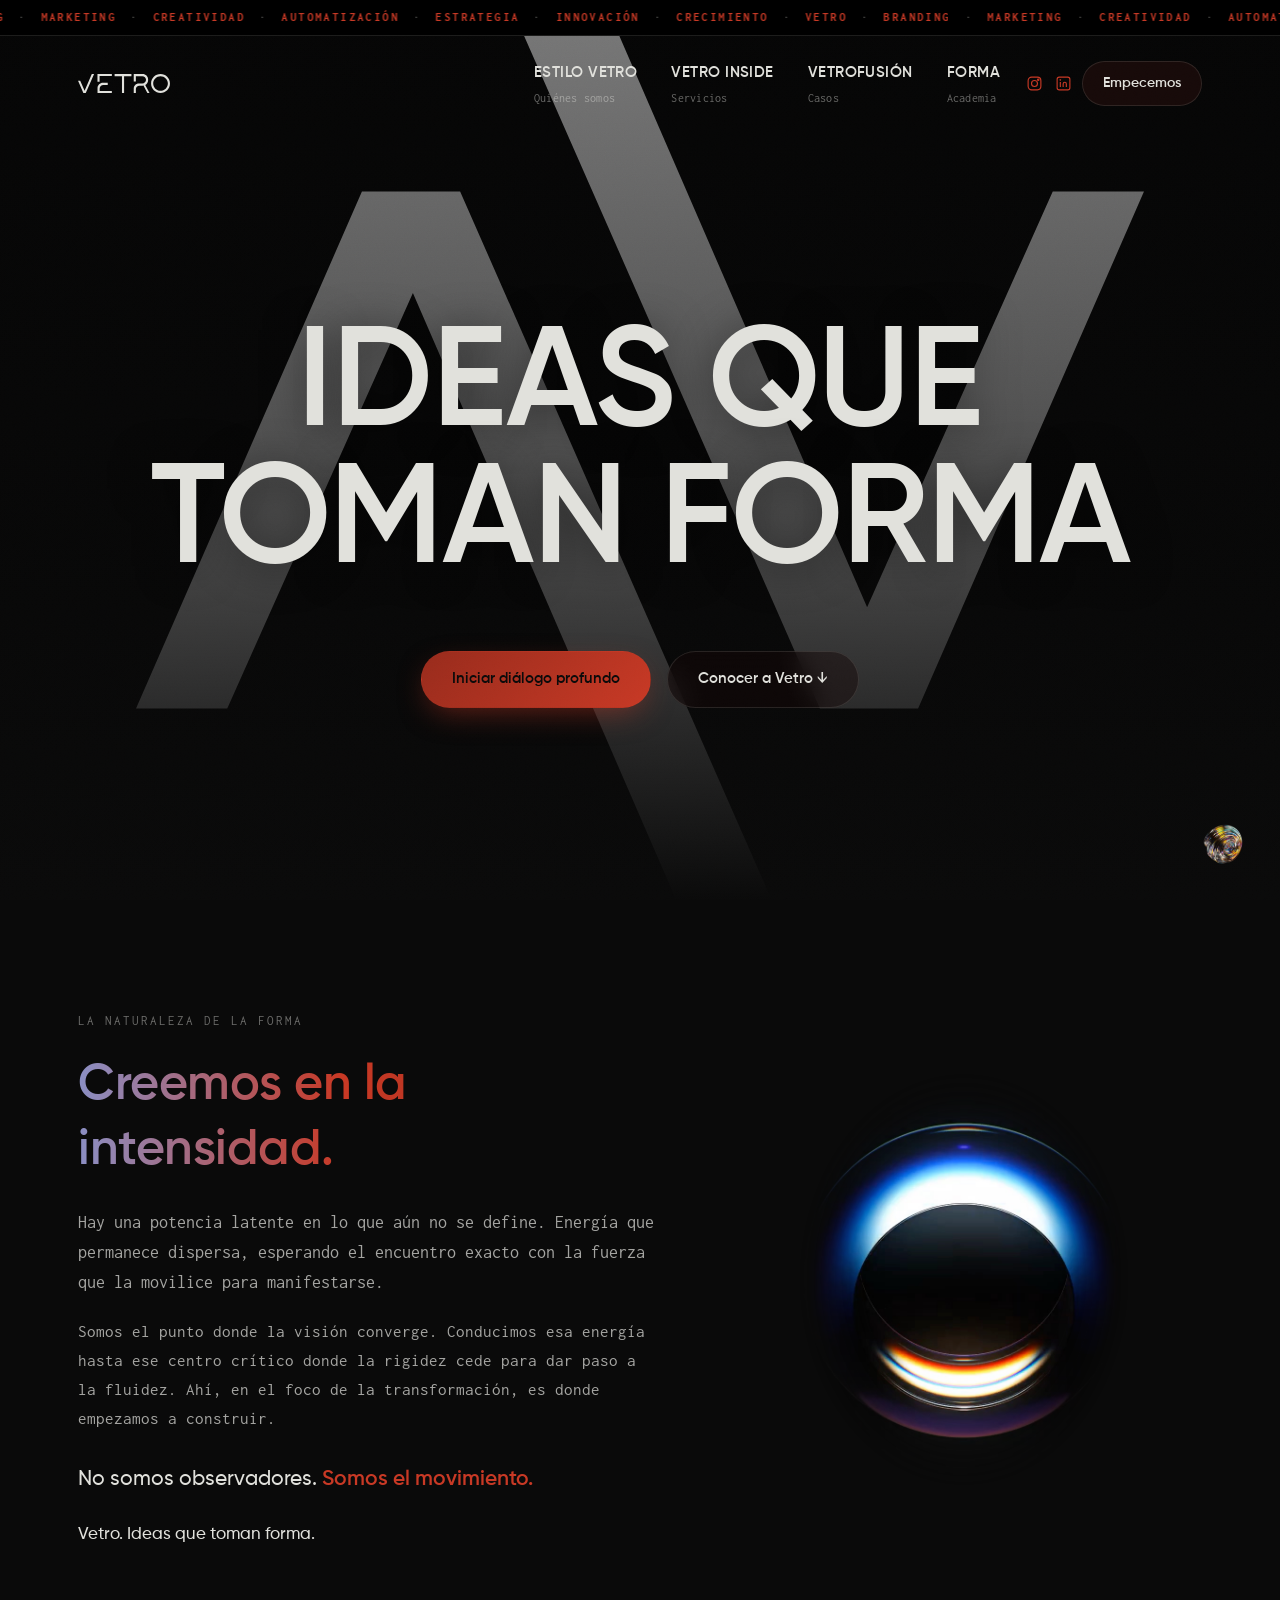
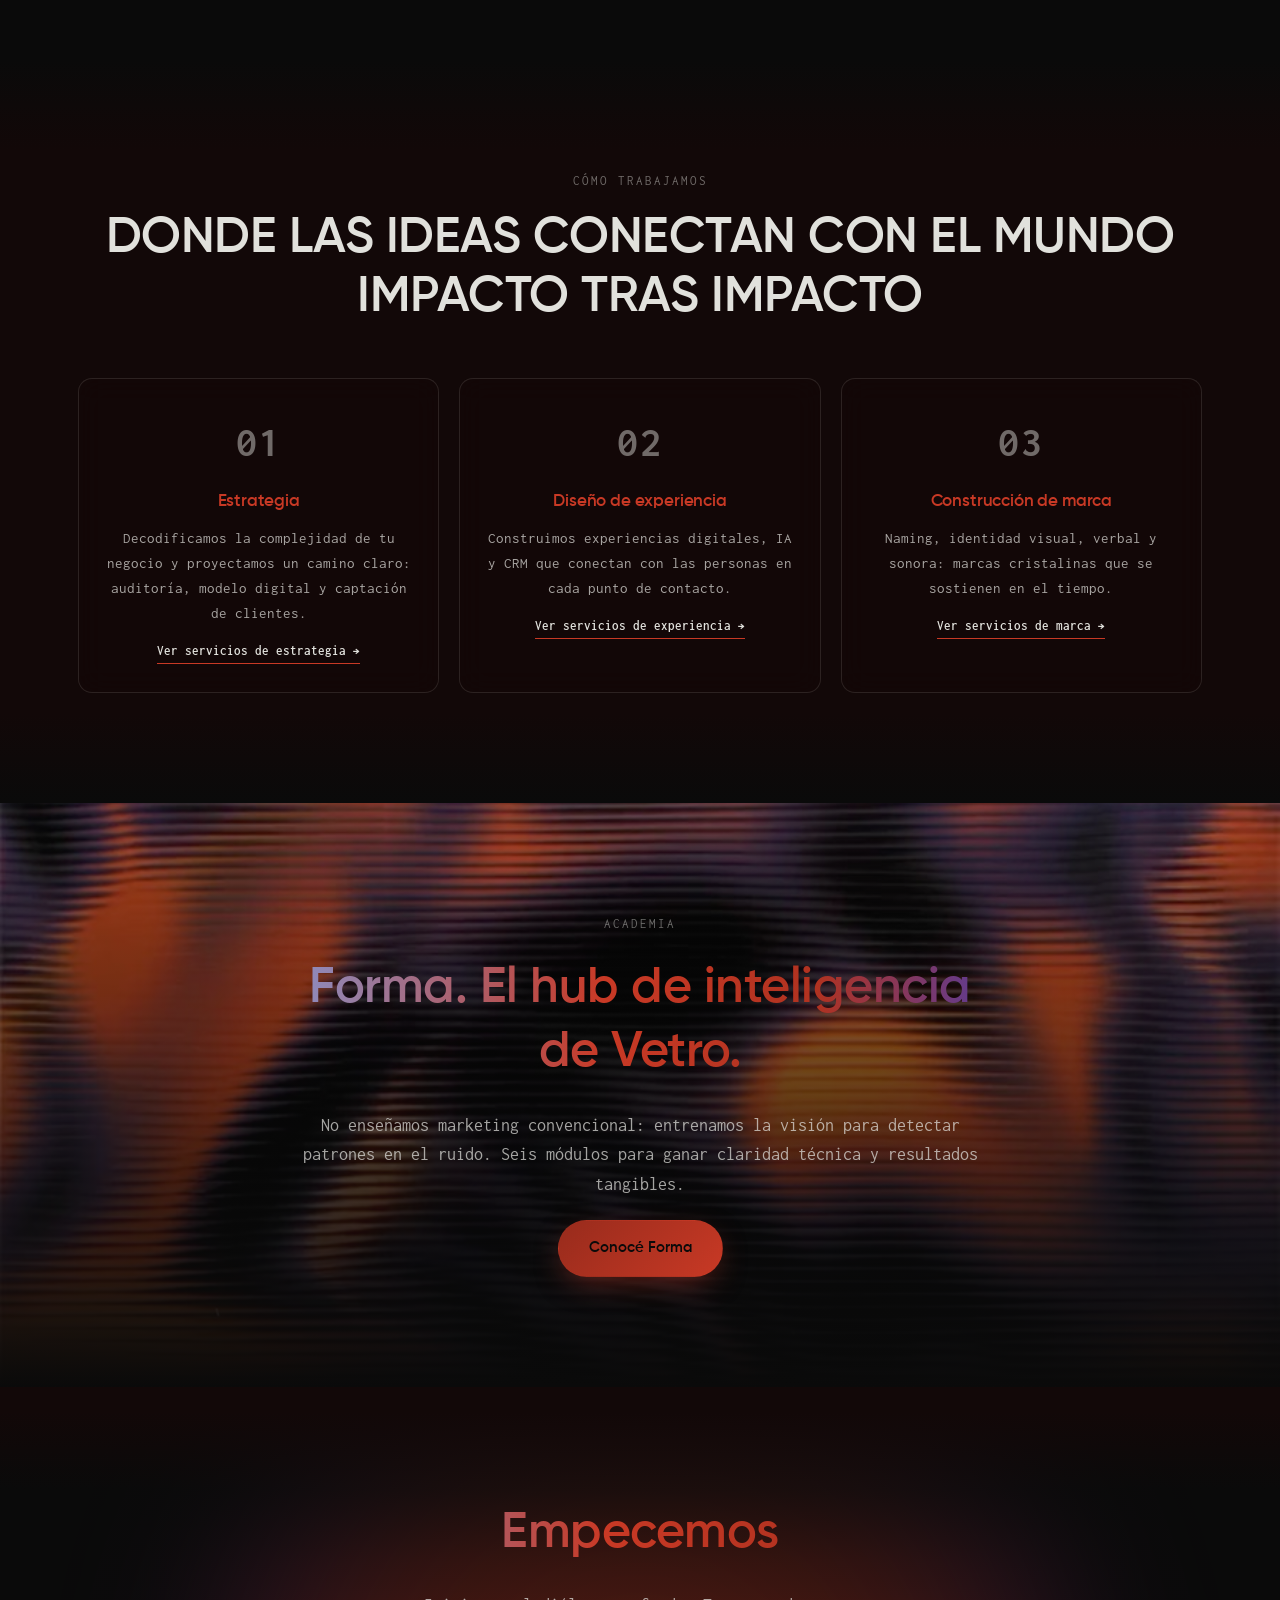
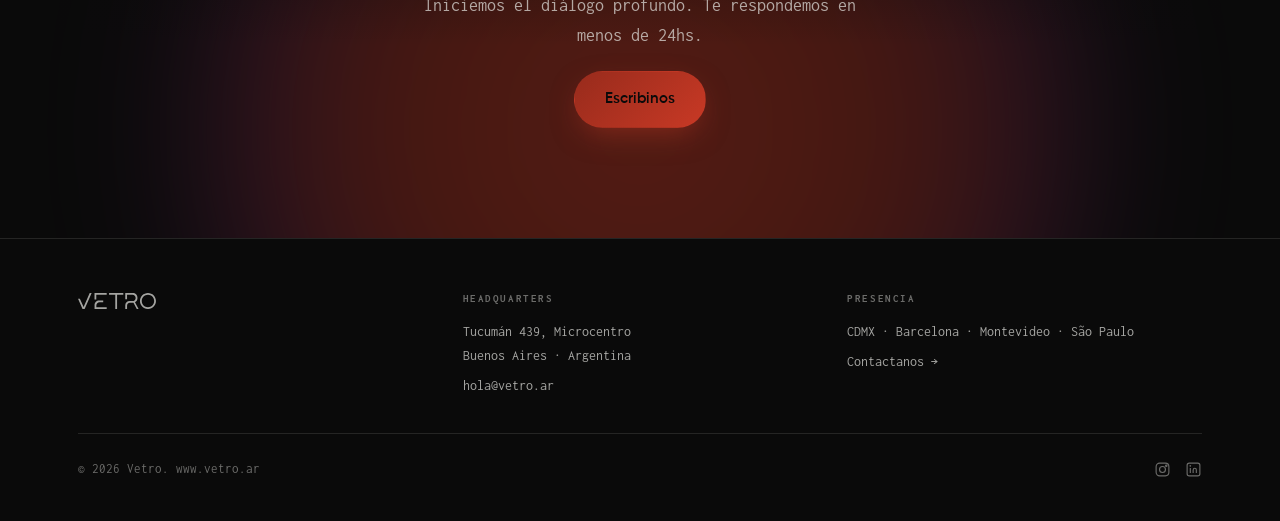
==== index.html @ c99def56 "Primer commit: sitio Vetro Sitio estático (index, nosotros, servicios, casos, forma, contacto) + con" ====
<!DOCTYPE html>
<html lang="es">
<head>
<meta charset="UTF-8">
<meta name="viewport" content="width=device-width, initial-scale=1.0">
<title>Vetro — Ideas que toman forma</title>
<meta name="description" content="Vetro es un estudio de estrategia, identidad y comunicación. Decodificamos la complejidad para proyectar claridad absoluta. Somos el movimiento.">
<link rel="icon" href="assets/img/favicon.svg" type="image/svg+xml">
<link rel="stylesheet" href="css/style.css?v=1785948435">
</head>
<body>

<div class="noise-overlay"></div>

<!-- ===== NAV ===== -->
<div class="marquee-bar" aria-hidden="true">
  <div class="marquee-track" id="marquee-track">
    <span class="marquee-set"><span>BRANDING</span><span class="dot">&middot;</span><span>MARKETING</span><span class="dot">&middot;</span><span>CREATIVIDAD</span><span class="dot">&middot;</span><span>AUTOMATIZACIÓN</span><span class="dot">&middot;</span><span>ESTRATEGIA</span><span class="dot">&middot;</span><span>INNOVACIÓN</span><span class="dot">&middot;</span><span>CRECIMIENTO</span><span class="dot">&middot;</span><span>VETRO</span><span class="dot">&middot;</span></span>
  </div>
</div>
<header class="site-header" id="site-header">
  <div class="container header-inner">
    <a href="index.html" class="logo" aria-label="Vetro — inicio">
      <svg class="logo-word" viewBox="0 0 4012.91 832.67" fill="currentColor" xmlns="http://www.w3.org/2000/svg" aria-hidden="true">
        <polygon points="287.21 726.88 601.42 2.17 701.05 2.17 336.19 831.8 234.33 831.8 0 295.5 94.62 295.5 287.21 726.88"/>
        <polygon points="848.4 334.24 940.62 334.24 940.62 92.21 1476.21 92.21 1476.21 0 848.4 0 848.4 334.24"/>
        <path d="M943.17,640.1c0-90.6,73.44-164.04,164.04-164.04h189.43v-92.21h-207.87c-131.34,0-237.82,106.47-237.82,237.82v208.45h625.25v-92.21h-533.03v-97.8Z"/>
        <polygon points="1597.02 94 1917.86 94 1917.86 831.12 2010.07 831.12 2010.07 94 2330.91 94 2330.91 1.78 1597.02 1.78 1597.02 94"/>
        <path d="M3059.32,270.52v-25.6c-.1,0-.1.63-.1.63v-5.64c.29-131.55-106.29-238.41-237.88-238.41h-389.24v324.84h92.26V93.71h281.41c44.49,0,84.84,18.08,114,47.24,29.21,29.16,47.24,69.46,47.24,114,0,89.03-72.16,161.19-161.19,161.24l-153.14.05c-121.86,0-220.58,98.77-220.58,220.63v195.8h92.26v-172.95c0-83.54,67.77-151.31,151.31-151.31h145.77c11.28,0,22.37-.77,33.21-2.31l174.11,324.89h92.21l-187.8-350.44c75.05-40.01,126.15-119.06,126.15-210.02Z"/>
        <path d="M3601.73,1.88h-1.88c-227.09,0-411.18,184.09-411.18,411.18h0c0,227.09,184.09,411.18,411.18,411.18h1.88c227.09,0,411.18-184.09,411.18-411.18h0c0-227.09-184.09-411.18-411.18-411.18ZM3920.7,413.06c0,176.16-142.8,318.96-318.96,318.96h-1.88c-176.16,0-318.96-142.8-318.96-318.96h0c0-176.16,142.8-318.96,318.96-318.96h1.88c176.16,0,318.96,142.8,318.96,318.96h0Z"/>
      </svg>
    </a>

    <nav class="main-nav" id="main-nav">
      <a href="nosotros.html" class="nav-item">
        <span class="nav-item-title">ESTILO VETRO</span>
        <span class="nav-item-sub">Quiénes somos</span>
      </a>
      <a href="servicios.html" class="nav-item">
        <span class="nav-item-title">VETRO INSIDE</span>
        <span class="nav-item-sub">Servicios</span>
      </a>
      <a href="casos.html" class="nav-item">
        <span class="nav-item-title">VETROFUSIÓN</span>
        <span class="nav-item-sub">Casos</span>
      </a>
      <a href="forma.html" class="nav-item">
        <span class="nav-item-title">FORMA</span>
        <span class="nav-item-sub">Academia</span>
      </a>
      <div class="nav-social">
        <a href="https://instagram.com/vetro.ar" aria-label="Instagram" target="_blank" rel="noopener">
          <svg viewBox="0 0 24 24" fill="none" stroke="currentColor" stroke-width="1.6"><rect x="3" y="3" width="18" height="18" rx="5"/><circle cx="12" cy="12" r="4.2"/><circle cx="17.3" cy="6.7" r="1"/></svg>
        </a>
        <a href="https://linkedin.com/company/vetro-ar" aria-label="LinkedIn" target="_blank" rel="noopener">
          <svg viewBox="0 0 24 24" fill="none" stroke="currentColor" stroke-width="1.6"><rect x="3" y="3" width="18" height="18" rx="3"/><line x1="7.5" y1="10" x2="7.5" y2="17"/><circle cx="7.5" cy="6.8" r="0.4" fill="currentColor"/><path d="M11.5 17v-4.2c0-1.6 1-2.6 2.4-2.6 1.3 0 2.1.9 2.1 2.6V17"/></svg>
        </a>
      </div>
      <a href="contacto.html" class="nav-cta">Empecemos</a>
    </nav>

    <button class="nav-toggle" id="nav-toggle" aria-label="Abrir menú" aria-expanded="false">
      <span></span><span></span><span></span>
    </button>
  </div>
</header>

<main id="top">

  <!-- ===== HERO (video) ===== -->
  <section class="video-hero">
    <video autoplay muted loop playsinline poster="assets/img/favicon.svg">
      <source src="https://res.cloudinary.com/tjba2dzw/video/upload/hero.mp4" type="video/mp4">
    </video>
    <div class="container video-hero-inner">
      <h1 class="hero-headline reveal">Ideas que<br>toman forma</h1>
      <div class="hero-actions reveal">
        <a href="contacto.html" class="btn btn-primary">Iniciar diálogo profundo</a>
        <a href="#manifiesto" class="btn btn-ghost">Conocer a Vetro ↓</a>
      </div>
    </div>
  </section>

  <!-- ===== MANIFIESTO ===== -->
  <section class="section" id="manifiesto">
    <div class="container split">
      <div class="split-text reveal">
        <p class="eyebrow">La naturaleza de la forma</p>
        <h2 class="gradient-text">Creemos en la intensidad.</h2>
        <p class="lead">
          Hay una potencia latente en lo que aún no se define. Energía que permanece
          dispersa, esperando el encuentro exacto con la fuerza que la movilice
          para manifestarse.
        </p>
        <p>
          Somos el punto donde la visión converge. Conducimos esa energía hasta ese
          centro crítico donde la rigidez cede para dar paso a la fluidez. Ahí, en el
          foco de la transformación, es donde empezamos a construir.
        </p>
        <p class="statement">No somos observadores. <span class="accent">Somos el movimiento.</span></p>
        <p style="margin-top:1.4em; font-family:var(--font-heading); font-weight:500; color:var(--ink)">Vetro. Ideas que toman forma.</p>
      </div>
      <div class="split-visual reveal" aria-hidden="true">
        <div class="visual-blob-video">
          <video autoplay muted loop playsinline poster="assets/img/manifiesto-glass-poster.jpg">
            <source src="https://res.cloudinary.com/tjba2dzw/video/upload/manifiesto-glass.mp4" type="video/mp4">
          </video>
        </div>
      </div>
    </div>
  </section>

  <!-- ===== 3 PILARES (reemplaza "DESCUBRE") ===== -->
  <section class="section section-tint" id="pilares">
    <div class="container">
      <p class="eyebrow reveal center">Cómo trabajamos</p>
      <h2 class="headline-white center reveal">
        DONDE LAS IDEAS CONECTAN CON EL MUNDO<br>
        IMPACTO TRAS IMPACTO
      </h2>

      <div class="pillars-grid">
        <a href="servicios.html#estrategia" class="pillar-card reveal">
          <span class="num">01</span>
          <h3>Estrategia</h3>
          <p>Decodificamos la complejidad de tu negocio y proyectamos un camino claro: auditoría, modelo digital y captación de clientes.</p>
          <span class="card-link">Ver servicios de estrategia →</span>
        </a>
        <a href="servicios.html#experiencia" class="pillar-card reveal">
          <span class="num">02</span>
          <h3>Diseño de experiencia</h3>
          <p>Construimos experiencias digitales, IA y CRM que conectan con las personas en cada punto de contacto.</p>
          <span class="card-link">Ver servicios de experiencia →</span>
        </a>
        <a href="servicios.html#marca" class="pillar-card reveal">
          <span class="num">03</span>
          <h3>Construcción de marca</h3>
          <p>Naming, identidad visual, verbal y sonora: marcas cristalinas que se sostienen en el tiempo.</p>
          <span class="card-link">Ver servicios de marca →</span>
        </a>
      </div>
    </div>
  </section>

  <!-- ===== CASOS TEASER ===== -->
  <!-- ===== FORMA TEASER ===== -->
  <section class="section section-tint" id="forma-teaser">
    <div class="forma-video-wrap" aria-hidden="true">
      <div class="forma-video-rotator">
        <video autoplay muted loop playsinline poster="assets/img/forma-teaser-poster.jpg">
          <source src="https://res.cloudinary.com/tjba2dzw/video/upload/forma-teaser-bg.mp4" type="video/mp4">
        </video>
      </div>
    </div>
    <div class="forma-video-fade" aria-hidden="true"></div>
    <div class="container narrow center">
      <p class="eyebrow reveal center">Academia</p>
      <h2 class="gradient-text reveal">Forma. El hub de inteligencia de Vetro.</h2>
      <p class="lead reveal">
        No enseñamos marketing convencional: entrenamos la visión para detectar
        patrones en el ruido. Seis módulos para ganar claridad técnica y resultados tangibles.
      </p>
      <div class="reveal" style="margin-top:10px">
        <a href="forma.html" class="btn btn-primary">Conocé Forma</a>
      </div>
    </div>
  </section>

  <!-- ===== CONTACTO CTA ===== -->
  <section class="section contact-section" id="contacto-cta" style="text-align:center; overflow:hidden">
    <div class="blob blob-d" aria-hidden="true"></div>
    <div class="container narrow center">
      <h2 class="gradient-text reveal">Empecemos</h2>
      <p class="lead reveal" style="max-width:50ch;margin:0 auto 10px">
        Iniciemos el diálogo profundo. Te respondemos en menos de 24hs.
      </p>
      <div class="reveal" style="margin-top:20px">
        <a href="contacto.html" class="btn btn-primary">Escribinos</a>
      </div>
    </div>
  </section>

</main>

<!-- ===== FOOTER ===== -->
<footer class="site-footer">
  <div class="container">
    <div class="footer-grid">
      <div class="footer-col">
        <a href="index.html" class="logo logo-sm">
          <svg class="logo-word" viewBox="0 0 4012.91 832.67" fill="currentColor" xmlns="http://www.w3.org/2000/svg" aria-hidden="true">
            <polygon points="287.21 726.88 601.42 2.17 701.05 2.17 336.19 831.8 234.33 831.8 0 295.5 94.62 295.5 287.21 726.88"/>
            <polygon points="848.4 334.24 940.62 334.24 940.62 92.21 1476.21 92.21 1476.21 0 848.4 0 848.4 334.24"/>
            <path d="M943.17,640.1c0-90.6,73.44-164.04,164.04-164.04h189.43v-92.21h-207.87c-131.34,0-237.82,106.47-237.82,237.82v208.45h625.25v-92.21h-533.03v-97.8Z"/>
            <polygon points="1597.02 94 1917.86 94 1917.86 831.12 2010.07 831.12 2010.07 94 2330.91 94 2330.91 1.78 1597.02 1.78 1597.02 94"/>
            <path d="M3059.32,270.52v-25.6c-.1,0-.1.63-.1.63v-5.64c.29-131.55-106.29-238.41-237.88-238.41h-389.24v324.84h92.26V93.71h281.41c44.49,0,84.84,18.08,114,47.24,29.21,29.16,47.24,69.46,47.24,114,0,89.03-72.16,161.19-161.19,161.24l-153.14.05c-121.86,0-220.58,98.77-220.58,220.63v195.8h92.26v-172.95c0-83.54,67.77-151.31,151.31-151.31h145.77c11.28,0,22.37-.77,33.21-2.31l174.11,324.89h92.21l-187.8-350.44c75.05-40.01,126.15-119.06,126.15-210.02Z"/>
            <path d="M3601.73,1.88h-1.88c-227.09,0-411.18,184.09-411.18,411.18h0c0,227.09,184.09,411.18,411.18,411.18h1.88c227.09,0,411.18-184.09,411.18-411.18h0c0-227.09-184.09-411.18-411.18-411.18ZM3920.7,413.06c0,176.16-142.8,318.96-318.96,318.96h-1.88c-176.16,0-318.96-142.8-318.96-318.96h0c0-176.16,142.8-318.96,318.96-318.96h1.88c176.16,0,318.96,142.8,318.96,318.96h0Z"/>
          </svg>
        </a>
      </div>
      <div class="footer-col">
        <h5>Headquarters</h5>
        <p>Tucumán 439, Microcentro<br>Buenos Aires · Argentina</p>
        <p><a href="mailto:hola@vetro.ar">hola@vetro.ar</a></p>
      </div>
      <div class="footer-col">
        <h5>Presencia</h5>
        <p>CDMX · Barcelona · Montevideo · São Paulo</p>
        <p><a href="contacto.html">Contactanos →</a></p>
      </div>
    </div>
    <div class="footer-bottom">
      <p class="footer-copy">© 2026 Vetro. www.vetro.ar</p>
      <div class="footer-social">
        <a href="https://instagram.com/vetro.ar" aria-label="Instagram" target="_blank" rel="noopener">
          <svg viewBox="0 0 24 24" fill="none" stroke="currentColor" stroke-width="1.6"><rect x="3" y="3" width="18" height="18" rx="5"/><circle cx="12" cy="12" r="4.2"/><circle cx="17.3" cy="6.7" r="1"/></svg>
        </a>
        <a href="https://linkedin.com/company/vetro-ar" aria-label="LinkedIn" target="_blank" rel="noopener">
          <svg viewBox="0 0 24 24" fill="none" stroke="currentColor" stroke-width="1.6"><rect x="3" y="3" width="18" height="18" rx="3"/><line x1="7.5" y1="10" x2="7.5" y2="17"/><circle cx="7.5" cy="6.8" r="0.4" fill="currentColor"/><path d="M11.5 17v-4.2c0-1.6 1-2.6 2.4-2.6 1.3 0 2.1.9 2.1 2.6V17"/></svg>
        </a>
      </div>
    </div>
  </div>
</footer>

<a href="https://wa.me/5491178535180" target="_blank" rel="noopener" class="whatsapp-float" aria-label="Chatear por WhatsApp">
  <img src="assets/img/whatsapp-swirl.png" alt="">
</a>

<script src="js/script.js?v=1785948435"></script>
</body>
</html>
---- css/style.css ----
/* ===========================================================
   VETRO — Ideas que toman forma
   Identidad oficial (brochure Borchure1.0): paleta rojo-violeta,
   glassmorphism, formas cristalinas, Gilroy + Inconsolata.
   =========================================================== */

@font-face {
  font-family: "Gilroy";
  src: url("../assets/fonts/Gilroy-Regular.ttf") format("truetype");
  font-weight: 400;
  font-display: swap;
}
@font-face {
  font-family: "Gilroy";
  src: url("../assets/fonts/Gilroy-Medium.ttf") format("truetype");
  font-weight: 500;
  font-display: swap;
}
@font-face {
  font-family: "Gilroy";
  src: url("../assets/fonts/Gilroy-SemiBold.ttf") format("truetype");
  font-weight: 600;
  font-display: swap;
}
@font-face {
  font-family: "Inconsolata";
  src: url("../assets/fonts/Inconsolata-Variable.ttf") format("truetype-variations");
  font-weight: 200 900;
  font-display: swap;
}

:root {
  --bg: #0a0a0a;
  --bg-alt: #120808;
  --ink: #e1e1dc;
  --ink-dim: rgba(225, 225, 220, 0.72);
  --ink-faint: rgba(225, 225, 220, 0.46);
  --line: rgba(225, 225, 220, 0.12);

  --accent-dark: #982b1c;
  --accent-mid: #b03220;
  --accent-bright: #c83925;

  --violet-deep: #2c1858;
  --violet-mid: #5a3c99;
  --violet-light: #8b8fc4;

  --gradient: linear-gradient(135deg, var(--accent-dark), var(--accent-bright));
  --gradient-text: linear-gradient(90deg, var(--violet-light) 0%, var(--accent-bright) 45%, var(--accent-mid) 75%, var(--violet-mid) 100%);
  --gradient-iridescent: linear-gradient(135deg, var(--accent-bright), var(--violet-mid) 60%, var(--violet-deep));

  --glass-bg: rgba(20, 8, 8, 0.45);
  --glass-bg-strong: rgba(35, 14, 12, 0.6);
  --glass-border: rgba(225, 225, 220, 0.12);

  --font-heading: "Gilroy", sans-serif;
  --font-body: "Inconsolata", "SFMono-Regular", Menlo, monospace;

  --container-w: 1180px;
  --radius: 24px;
  --radius-sm: 14px;
  --marquee-h: 36px;
}

* { box-sizing: border-box; }
html { scroll-behavior: smooth; overflow-x: hidden; }
[id] { scroll-margin-top: calc(110px + var(--marquee-h)); }
.service-category[id] { scroll-margin-top: calc(150px + var(--marquee-h)); }

/* ---------- marquee bar ---------- */
.marquee-bar {
  position: fixed;
  top: 0; left: 0; right: 0;
  height: var(--marquee-h);
  z-index: 110;
  overflow: hidden;
  background: #000;
  border-bottom: 1px solid var(--line);
  display: flex;
  align-items: center;
}
.marquee-track {
  display: inline-flex;
  width: max-content;
  flex-shrink: 0;
  will-change: transform;
  backface-visibility: hidden;
}
.marquee-set {
  display: inline-flex;
  align-items: center;
  flex: 0 0 auto;
}
.marquee-set span {
  font-family: var(--font-body);
  font-size: 12px;
  font-weight: 700;
  letter-spacing: 0.2em;
  text-transform: uppercase;
  color: var(--accent-bright);
  white-space: nowrap;
  padding: 0 10px;
}
.marquee-set .dot {
  color: var(--ink-faint);
  padding: 0 4px;
  font-weight: 400;
}
body {
  margin: 0;
  background: var(--bg);
  color: var(--ink-dim);
  font-family: var(--font-body);
  font-size: 17px;
  line-height: 1.7;
  -webkit-font-smoothing: antialiased;
}

img, svg, video { display: block; max-width: 100%; }
a { color: inherit; text-decoration: none; }

.container {
  width: 100%;
  max-width: var(--container-w);
  margin: 0 auto;
  padding: 0 28px;
  position: relative;
  z-index: 2;
}
.container.narrow { max-width: 760px; }
.container.center { text-align: center; }

/* ---------- noise overlay ---------- */
.noise-overlay {
  position: fixed;
  inset: 0;
  z-index: 999;
  pointer-events: none;
  opacity: 0.035;
  mix-blend-mode: overlay;
  background-image: url("data:image/svg+xml,%3Csvg xmlns='http://www.w3.org/2000/svg' width='120' height='120'%3E%3Cfilter id='n'%3E%3CfeTurbulence type='fractalNoise' baseFrequency='0.9' numOctaves='2' stitchTiles='stitch'/%3E%3C/filter%3E%3Crect width='100%25' height='100%25' filter='url(%23n)'/%3E%3C/svg%3E");
}

/* ---------- typography ---------- */
h1, h2, h3, h4 {
  font-family: var(--font-heading);
  font-weight: 600;
  margin: 0 0 0.5em;
  letter-spacing: -0.01em;
  color: var(--ink);
}
p { margin: 0 0 1.1em; }
p:last-child { margin-bottom: 0; }
strong { color: var(--ink); font-weight: 700; }

.eyebrow {
  font-family: var(--font-body);
  text-transform: uppercase;
  letter-spacing: 0.16em;
  font-size: 12.5px;
  color: var(--ink-faint);
  margin: 0 0 18px;
}
.eyebrow.center { text-align: center; }

.gradient-text {
  background: var(--gradient-text);
  -webkit-background-clip: text;
  background-clip: text;
  color: transparent;
  font-size: clamp(2rem, 4.5vw, 3.1rem);
  line-height: 1.3;
  padding-top: 0.1em;
}
.gradient-text.center { text-align: center; }
.gradient-text.small { font-size: clamp(1.5rem, 3vw, 2rem); }
.headline-white {
  color: var(--ink);
  text-transform: uppercase;
  font-size: clamp(2rem, 4.5vw, 3.1rem);
  line-height: 1.2;
  letter-spacing: -0.01em;
}
.headline-white.center { text-align: center; }

.lead { font-size: 1.1rem; color: var(--ink-dim); }
.accent { color: var(--accent-bright); font-weight: 700; }
.tm { font-size: 0.5em; vertical-align: super; }

.statement {
  font-size: 1.3rem;
  font-family: var(--font-heading);
  font-weight: 500;
  color: var(--ink);
  margin-top: 1.4em;
}

/* ---------- buttons ---------- */
.btn {
  display: inline-flex;
  align-items: center;
  gap: 8px;
  padding: 15px 30px;
  border-radius: 100px;
  font-family: var(--font-heading);
  font-weight: 600;
  font-size: 0.92rem;
  transition: transform 0.25s ease, box-shadow 0.25s ease, background 0.25s ease;
  border: 1px solid transparent;
  cursor: pointer;
}
.btn-primary {
  background: var(--gradient);
  color: #0a0a0a;
  box-shadow: 0 10px 30px -8px rgba(200, 57, 37, 0.5);
}
.btn-primary:hover { transform: translateY(-2px); box-shadow: 0 14px 36px -8px rgba(200, 57, 37, 0.65); }
.btn-ghost {
  background: var(--glass-bg);
  border-color: var(--glass-border);
  color: var(--ink);
  backdrop-filter: blur(12px);
  -webkit-backdrop-filter: blur(12px);
}
.btn-ghost:hover { background: var(--glass-bg-strong); transform: translateY(-2px); }
.btn-sm { padding: 10px 20px; font-size: 0.82rem; }

/* ---------- header ---------- */
.site-header {
  position: fixed;
  top: var(--marquee-h); left: 0; right: 0;
  z-index: 100;
  padding: 16px 0;
  transition: background 0.3s ease, border-color 0.3s ease, padding 0.3s ease;
  border-bottom: 1px solid transparent;
}
.site-header.scrolled {
  background: rgba(10, 10, 10, 0.8);
  backdrop-filter: blur(16px);
  -webkit-backdrop-filter: blur(16px);
  border-bottom-color: var(--line);
  padding: 11px 0;
}
.header-inner { display: flex; align-items: center; justify-content: space-between; gap: 24px; }

.logo { display: inline-flex; align-items: center; color: var(--ink); }
.logo-word { width: 92px; height: auto; }

.main-nav { display: flex; align-items: center; gap: 6px; }
.nav-item {
  display: flex;
  flex-direction: column;
  align-items: flex-start;
  gap: 2px;
  padding: 8px 14px;
  border-radius: 12px;
  transition: background 0.2s ease;
}
.nav-item:hover, .nav-item.active { background: rgba(225, 225, 220, 0.06); }
.nav-item-title {
  font-family: var(--font-heading);
  font-weight: 600;
  font-size: 0.94rem;
  letter-spacing: 0.03em;
  color: var(--ink);
}
.nav-item.active .nav-item-title { color: var(--accent-bright); }
.nav-item-sub {
  font-size: 0.74rem;
  color: var(--ink-faint);
  letter-spacing: 0.02em;
}

.nav-social { display: flex; align-items: center; gap: 12px; margin-left: 6px; }
.nav-social a { color: var(--accent-bright); transition: color 0.2s ease; }
.nav-social a:hover { color: var(--accent-dark); }
.nav-social svg { width: 17px; height: 17px; }

.nav-cta {
  background: var(--glass-bg-strong);
  border: 1px solid var(--glass-border);
  padding: 10px 20px;
  border-radius: 100px;
  color: var(--ink) !important;
  backdrop-filter: blur(10px);
  font-family: var(--font-heading);
  font-weight: 600;
  font-size: 0.85rem;
  margin-left: 4px;
}

.nav-toggle {
  display: none;
  flex-direction: column;
  justify-content: center;
  gap: 5px;
  width: 40px;
  height: 40px;
  background: transparent;
  border: none;
  cursor: pointer;
}
.nav-toggle span {
  display: block;
  height: 2px;
  width: 100%;
  background: var(--ink);
  border-radius: 2px;
  transition: transform 0.3s ease, opacity 0.3s ease;
}
.nav-toggle.open span:nth-child(1) { transform: translateY(7px) rotate(45deg); }
.nav-toggle.open span:nth-child(2) { opacity: 0; }
.nav-toggle.open span:nth-child(3) { transform: translateY(-7px) rotate(-45deg); }

/* ---------- blobs ---------- */
.blob { position: absolute; border-radius: 50%; filter: blur(70px); opacity: 0.5; z-index: 0; pointer-events: none; }
.blob-a {
  width: 640px; height: 640px; top: -220px; left: -160px;
  background: radial-gradient(circle at 30% 30%, var(--accent-bright), var(--accent-dark) 55%, transparent 75%);
  animation: float-a 22s ease-in-out infinite;
}
.blob-b {
  width: 560px; height: 560px; top: 120px; right: -220px;
  background: radial-gradient(circle at 60% 40%, var(--violet-light), var(--violet-mid) 50%, transparent 75%);
  animation: float-b 26s ease-in-out infinite;
}
.blob-c {
  width: 420px; height: 420px; bottom: -200px; left: 30%;
  background: radial-gradient(circle, var(--accent-mid), transparent 70%);
  opacity: 0.32;
  animation: float-a 30s ease-in-out infinite reverse;
}
.blob-d {
  width: 900px; height: 900px; bottom: -340px; left: 50%; transform: translateX(-50%);
  background: radial-gradient(circle, var(--accent-bright), var(--accent-dark) 45%, var(--violet-deep) 75%, transparent 85%);
  opacity: 0.4;
  animation: float-b 24s ease-in-out infinite;
}
@keyframes float-a {
  0%, 100% { transform: translate(0, 0) scale(1); }
  50% { transform: translate(40px, 30px) scale(1.08); }
}
@keyframes float-b {
  0%, 100% { transform: translate(0, 0) scale(1); }
  50% { transform: translate(-30px, -40px) scale(1.05); }
}

/* ---------- page hero (glass/gradient, no video) ---------- */
.page-hero {
  position: relative;
  padding: calc(190px + var(--marquee-h)) 0 100px;
  overflow: hidden;
}
.page-hero-inner { max-width: 780px; }
.page-hero .eyebrow { margin-bottom: 22px; }
.hero-title-lg { font-size: clamp(2.6rem, 6vw, 4.6rem); text-transform: uppercase; line-height: 1.05; }

.page-hero-inner.hero-glass-panel {
  background: var(--glass-bg);
  backdrop-filter: blur(20px);
  -webkit-backdrop-filter: blur(20px);
  border: 1px solid var(--glass-border);
  border-radius: var(--radius);
  padding: 48px 44px;
}

.page-hero-video-bg {
  position: absolute;
  inset: 0;
  width: 100%;
  height: 100%;
  object-fit: cover;
  object-position: center center;
  z-index: 0;
}
.page-hero-video-bg.pos-top { object-position: center top; }
.page-hero-video-fade {
  content: "";
  position: absolute;
  inset: 0;
  background: linear-gradient(180deg, rgba(10,10,10,0.45) 0%, rgba(10,10,10,0.75) 55%, var(--bg) 100%);
  z-index: 1;
  pointer-events: none;
}

/* ---------- video hero (Home) ---------- */
.video-hero {
  position: relative;
  min-height: 100vh;
  display: flex;
  align-items: center;
  padding-top: calc(90px + var(--marquee-h));
  overflow: hidden;
}
.video-hero video {
  position: absolute;
  inset: 0;
  width: 100%;
  height: 100%;
  object-fit: cover;
  z-index: 0;
}
.video-hero::after {
  content: "";
  position: absolute;
  inset: 0;
  background: linear-gradient(180deg, rgba(10,10,10,0.55) 0%, rgba(10,10,10,0.75) 60%, var(--bg) 100%);
  z-index: 1;
}
.video-hero-inner {
  position: relative;
  z-index: 2;
  text-align: center;
  display: flex;
  flex-direction: column;
  align-items: center;
}
.hero-headline {
  font-family: var(--font-heading);
  font-weight: 600;
  font-size: clamp(3.4rem, 11vw, 8.8rem);
  line-height: 0.98;
  letter-spacing: -0.01em;
  text-transform: uppercase;
  color: var(--ink);
  margin: 0 0 32px;
  text-shadow: 0 4px 40px rgba(0, 0, 0, 0.5);
}
.hero-actions { display: flex; gap: 16px; flex-wrap: wrap; justify-content: center; margin-top: 26px; }

/* ---------- sections ---------- */
.section { position: relative; padding: 110px 0; z-index: 1; }
.section-tint { background: linear-gradient(180deg, transparent, var(--bg-alt) 12%, var(--bg-alt) 88%, transparent); }
.section-tight { padding: 70px 0; }

/* smooth the seam between the section above and #contacto-cta's glow */
#forma-teaser {
  background: linear-gradient(180deg, transparent, var(--bg-alt) 12%, var(--bg-alt) 100%);
  overflow: hidden;
}
.forma-video-wrap {
  position: absolute;
  inset: 0;
  overflow: hidden;
  z-index: 0;
}
.forma-video-rotator {
  position: absolute;
  top: 50%;
  left: 50%;
  transform: translate(-50%, -50%) rotate(90deg);
}
.forma-video-rotator video {
  width: 100%;
  height: 100%;
  object-fit: cover;
  display: block;
}
.forma-video-fade {
  position: absolute;
  inset: 0;
  background: linear-gradient(180deg, rgba(10,10,10,0.35) 0%, rgba(10,10,10,0.55) 40%, var(--bg) 100%);
  z-index: 1;
}
#contacto-cta::before {
  content: "";
  position: absolute;
  top: -1px; left: 0; right: 0;
  height: 260px;
  background: linear-gradient(180deg, var(--bg-alt) 0%, var(--bg-alt) 10%, rgba(10, 10, 10, 0.7) 40%, rgba(10, 10, 10, 0.3) 68%, transparent 100%);
  z-index: 1;
  pointer-events: none;
}

.split { display: grid; grid-template-columns: 1.1fr 0.9fr; gap: 64px; align-items: center; }
.split.reverse { grid-template-columns: 0.9fr 1.1fr; }
.split.reverse .split-visual { order: -1; }
.split-visual { position: relative; height: 380px; display: flex; align-items: center; justify-content: center; }

.visual-blob-video {
  position: absolute;
  width: 340px;
  aspect-ratio: 0.8;
  overflow: hidden;
  mask-image: radial-gradient(ellipse 62% 62% at 50% 50%, #000 45%, transparent 78%);
  -webkit-mask-image: radial-gradient(ellipse 62% 62% at 50% 50%, #000 45%, transparent 78%);
}
.visual-blob-video video {
  width: 100%;
  height: 100%;
  object-fit: contain;
  display: block;
}

.creamos-glass-video {
  position: absolute;
  width: 560px;
  aspect-ratio: 1.333;
  overflow: hidden;
  mask-image: radial-gradient(ellipse 62% 62% at 50% 50%, #000 45%, transparent 78%);
  -webkit-mask-image: radial-gradient(ellipse 62% 62% at 50% 50%, #000 45%, transparent 78%);
}
.creamos-glass-video video {
  width: 100%;
  height: 100%;
  object-fit: contain;
  display: block;
}
.split-text.text-right { text-align: right; }

.cristallino-gem-video {
  position: relative;
  width: 240px;
  aspect-ratio: 0.5625;
  overflow: hidden;
  mask-image: radial-gradient(ellipse 62% 62% at 50% 50%, #000 45%, transparent 78%);
  -webkit-mask-image: radial-gradient(ellipse 62% 62% at 50% 50%, #000 45%, transparent 78%);
}
.cristallino-gem-video video {
  width: 100%;
  height: 100%;
  object-fit: contain;
  display: block;
}

.contacto-glass-video {
  position: absolute;
  width: 420px;
  aspect-ratio: 1;
  overflow: hidden;
  mask-image: radial-gradient(ellipse 62% 62% at 50% 50%, #000 45%, transparent 78%);
  -webkit-mask-image: radial-gradient(ellipse 62% 62% at 50% 50%, #000 45%, transparent 78%);
}
.contacto-glass-video video {
  width: 100%;
  height: 100%;
  object-fit: contain;
  display: block;
}

#cristallino { padding-bottom: 40px; }
#galeria { padding-top: 40px; }
#creamos { padding: 60px 0; }

.crystal {
  width: 220px; height: 300px;
  background: linear-gradient(135deg, rgba(225,225,220,0.3), rgba(200,57,37,0.18) 40%, rgba(90,60,153,0.35));
  clip-path: polygon(50% 0%, 85% 20%, 100% 55%, 70% 100%, 30% 95%, 0% 50%, 20% 15%);
  border: 1px solid var(--glass-border);
  backdrop-filter: blur(6px);
  -webkit-backdrop-filter: blur(6px);
  box-shadow: 0 40px 70px -20px rgba(200, 57, 37, 0.35);
  animation: float-a 14s ease-in-out infinite;
}

.crystal-img {
  width: 190px;
  height: auto;
  filter: drop-shadow(0 30px 60px rgba(200, 57, 37, 0.3)) drop-shadow(0 0 40px rgba(90, 60, 153, 0.2));
  animation: float-a 14s ease-in-out infinite;
}

/* ---------- glass card (brief spec) ---------- */
.glass-card {
  background: var(--glass-bg);
  backdrop-filter: blur(16px);
  -webkit-backdrop-filter: blur(16px);
  border: 1px solid var(--glass-border);
  border-radius: var(--radius);
  padding: 32px;
  transition: transform 0.3s ease, background 0.3s ease, border-color 0.3s ease;
}
.glass-card:hover { transform: translateY(-6px); background: var(--glass-bg-strong); border-color: rgba(200, 57, 37, 0.4); }

/* ---------- misión / valor: título + texto a la izquierda, video a la derecha ---------- */
.mv-card { display: flex; align-items: center; gap: 24px; text-align: left; }
.mv-card-text { flex: 1; min-width: 0; }
.mv-title { font-family: var(--font-heading); font-size: 1.7rem; font-weight: 700; color: var(--accent-bright); margin: 0 0 12px; }
.mv-card-video {
  position: relative; width: 130px; aspect-ratio: 1; flex-shrink: 0; overflow: hidden;
  mask-image: radial-gradient(ellipse 62% 62% at 50% 50%, #000 45%, transparent 78%);
  -webkit-mask-image: radial-gradient(ellipse 62% 62% at 50% 50%, #000 45%, transparent 78%);
}
.mv-card-video video { width: 100%; height: 100%; object-fit: contain; display: block; }
.mv-video-placeholder {
  width: 100%; height: 100%; border-radius: 50%;
  background: linear-gradient(135deg, rgba(200,57,37,0.22), rgba(90,60,153,0.22));
}
@media (max-width: 720px) {
  .mv-card { flex-direction: column; text-align: center; }
  .mv-card-video { width: 110px; }
}

/* ---------- pillar cards ---------- */
.pillars-grid { display: grid; grid-template-columns: repeat(3, 1fr); gap: 20px; margin-top: 50px; }
.pillars-grid.cols-4 { grid-template-columns: repeat(4, 1fr); }
.pillar-card {
  background: var(--glass-bg);
  border: 1px solid var(--glass-border);
  border-radius: var(--radius-sm);
  padding: 28px 24px;
  backdrop-filter: blur(14px);
  -webkit-backdrop-filter: blur(14px);
  transition: transform 0.3s ease, background 0.3s ease, border-color 0.3s ease;
  text-align: center;
  display: flex;
  flex-direction: column;
  align-items: center;
}
.pillar-card:hover { transform: translateY(-6px); background: var(--glass-bg-strong); border-color: rgba(200, 57, 37, 0.4); }
.pillar-card .num { font-family: var(--font-body); font-size: 2.6rem; font-weight: 700; color: var(--ink-faint); letter-spacing: 0.05em; }
.pillar-card h3 { font-size: 1.05rem; color: var(--accent-bright); margin: 10px 0 10px; }
.pillar-card p { font-size: 0.92rem; margin: 0; }
.pillar-card .card-link { display: inline-block; margin-top: 14px; font-size: 0.82rem; font-weight: 600; color: var(--ink); border-bottom: 1px solid var(--accent-bright); }

/* ---------- wireframe icons ---------- */
.icon-wire { width: 130px; height: 130px; margin-bottom: 6px; opacity: 0.9; }

/* ---------- services ---------- */
.category-nav {
  position: sticky;
  top: calc(76px + var(--marquee-h));
  z-index: 20;
  display: flex;
  gap: 8px;
  flex-wrap: wrap;
  padding: 14px;
  margin-top: 0;
  margin-right: auto;
  margin-bottom: 60px;
  margin-left: max(28px, calc((100% - 1180px) / 2 + 28px));
  background: rgba(10,10,10,0.6);
  backdrop-filter: blur(14px);
  -webkit-backdrop-filter: blur(14px);
  border: 1px solid var(--glass-border);
  border-radius: 100px;
}
.category-nav a {
  padding: 10px 18px;
  border-radius: 100px;
  font-family: var(--font-heading);
  font-weight: 600;
  font-size: 0.82rem;
  color: var(--ink-dim);
  transition: background 0.2s ease, color 0.2s ease;
  white-space: nowrap;
}
.category-nav a:hover { color: var(--ink); background: rgba(225,225,220,0.06); }
.category-nav a.active { color: var(--bg); background: var(--gradient); }

.service-category { display: none; }
.service-category.active { display: block; }

.service-category { padding-top: 40px; margin-top: -40px; }
.service-category-head { display: flex; align-items: baseline; justify-content: space-between; flex-wrap: wrap; gap: 16px; margin-bottom: 36px; }
.service-category-head h2 { margin: 0; }

.subservice-grid { display: grid; grid-template-columns: repeat(2, 1fr); gap: 40px; margin-bottom: 40px; }
.subservice-toggle {
  width: 100%; display: flex; align-items: center; justify-content: space-between; gap: 12px;
  background: none; border: none; text-align: left; cursor: pointer;
  font-family: var(--font-heading);
  font-weight: 600;
  font-size: 0.95rem;
  color: var(--accent-bright);
  padding-bottom: 10px;
  border-bottom: 1px solid var(--line);
}
.subservice-caret {
  position: relative; width: 18px; height: 18px; flex-shrink: 0;
  transition: transform 0.3s ease;
}
.subservice-caret::before, .subservice-caret::after {
  content: ""; position: absolute; top: 50%; left: 50%; transform: translate(-50%, -50%);
  background: var(--accent-bright); transition: opacity 0.2s ease;
}
.subservice-caret::before { width: 11px; height: 1.5px; }
.subservice-caret::after { width: 1.5px; height: 11px; }
.subservice-toggle[aria-expanded="true"] .subservice-caret { transform: rotate(180deg); }
.subservice-toggle[aria-expanded="true"] .subservice-caret::after { opacity: 0; }
.subservice-panel { overflow: hidden; max-height: 0; transition: max-height 0.35s ease; }
.subservice-panel.open { max-height: 600px; }
.subservice-block ul { margin: 0; padding: 10px 0 0; list-style: none; }
.subservice-block li {
  font-size: 0.92rem;
  color: var(--ink-dim);
  padding: 7px 0;
  border-bottom: 1px dashed var(--line);
}
.subservice-block li:last-child { border-bottom: none; }

/* ---------- case studies ---------- */
.cases-grid { display: grid; grid-template-columns: 1fr; gap: 28px; margin-top: 50px; }
.case-card {
  background: var(--glass-bg);
  border: 1px solid var(--glass-border);
  border-radius: var(--radius);
  padding: 40px;
  backdrop-filter: blur(14px);
  -webkit-backdrop-filter: blur(14px);
  display: grid;
  grid-template-columns: 1.1fr 0.9fr;
  grid-template-areas: "main info" "thumbs thumbs";
  gap: 28px 40px;
}
.case-card .case-media-main {
  grid-area: main;
  aspect-ratio: 16 / 10;
  border-radius: var(--radius-sm);
  background: var(--gradient-iridescent);
  position: relative;
  overflow: hidden;
}
.case-card .case-media-main::after {
  content: "";
  position: absolute; inset: 0;
  background: radial-gradient(circle at 30% 20%, rgba(225,225,220,0.35), transparent 60%);
}
.case-card .case-media-main img,
.case-card .case-media-thumb img { width: 100%; height: 100%; object-fit: cover; display: block; }
.case-card .case-info { grid-area: info; align-self: center; }
.case-card .case-media-row { grid-area: thumbs; display: grid; grid-template-columns: repeat(3, 1fr); gap: 14px; }
.case-card .case-media-thumb {
  aspect-ratio: 16 / 10;
  border-radius: var(--radius-sm);
  background: var(--glass-bg-strong);
  border: 1px solid var(--glass-border);
  overflow: hidden;
}
.case-card.placeholder { grid-template-columns: 0.9fr 1.1fr; grid-template-areas: "main info"; align-items: center; }
.case-card.placeholder .case-media-main {
  aspect-ratio: auto; height: 220px;
  background: var(--glass-bg-strong);
  border: 1px dashed var(--glass-border);
  display: flex;
  align-items: center;
  justify-content: center;
}
.case-card.placeholder .case-media-main::after { content: none; }
.case-card.placeholder .case-media-main span {
  font-family: var(--font-body);
  font-size: 0.78rem;
  letter-spacing: 0.1em;
  color: var(--ink-faint);
  text-transform: uppercase;
}
.case-card h3 { font-size: 1.4rem; margin-bottom: 4px; }
.case-card .case-client-tag { font-size: 0.78rem; color: var(--ink-faint); letter-spacing: 0.08em; text-transform: uppercase; margin-bottom: 20px; }
.case-card dl { margin: 0; }
.case-card dt {
  font-family: var(--font-body);
  text-transform: uppercase;
  font-size: 0.72rem;
  letter-spacing: 0.12em;
  color: var(--accent-bright);
  margin-top: 16px;
}
.case-card dt:first-of-type { margin-top: 0; }
.case-card dd { margin: 5px 0 0; color: var(--ink-dim); font-size: 0.92rem; }

/* ---------- forma modules ---------- */
.modules-grid { display: grid; grid-template-columns: repeat(2, 1fr); gap: 22px; margin-top: 50px; }
.module-card {
  background: var(--glass-bg);
  border: 1px solid var(--glass-border);
  border-radius: var(--radius);
  padding: 30px;
  backdrop-filter: blur(14px);
  -webkit-backdrop-filter: blur(14px);
  transition: transform 0.3s ease, background 0.3s ease, border-color 0.3s ease;
}
.module-card:hover { transform: translateY(-6px); background: var(--glass-bg-strong); border-color: rgba(200, 57, 37, 0.4); }
.module-card .module-top { display: flex; align-items: center; gap: 14px; margin-bottom: 18px; }
.module-icon { width: 150px; height: 150px; opacity: 0.92; flex-shrink: 0; }
.module-tag {
  font-family: var(--font-body);
  font-size: 0.7rem;
  letter-spacing: 0.08em;
  text-transform: uppercase;
  color: var(--ink-faint);
  border: 1px solid var(--line);
  border-radius: 100px;
  padding: 4px 12px;
}
.module-card h3 { font-size: 1.1rem; margin-bottom: 10px; }
.module-card p { font-size: 0.9rem; margin: 0; }

/* ---------- contact ---------- */
.contact-grid { display: grid; grid-template-columns: 1fr 1fr; gap: 40px; margin-top: 50px; align-items: start; }
.contact-form { display: grid; gap: 16px; }
.form-row { display: grid; grid-template-columns: 1fr 1fr; gap: 16px; }
.field { display: flex; flex-direction: column; gap: 8px; }
.field label { font-size: 0.78rem; letter-spacing: 0.06em; text-transform: uppercase; color: var(--ink-faint); }
.field input, .field textarea {
  background: var(--glass-bg);
  border: 1px solid var(--glass-border);
  border-radius: var(--radius-sm);
  padding: 13px 16px;
  color: var(--ink);
  font-family: var(--font-body);
  font-size: 0.95rem;
  resize: vertical;
}
.field input:focus, .field textarea:focus { outline: none; border-color: var(--accent-bright); }
.field input::placeholder, .field textarea::placeholder { color: var(--ink-faint); }

.contact-side { display: flex; flex-direction: column; gap: 20px; }
.contact-info-card {
  background: var(--glass-bg);
  border: 1px solid var(--glass-border);
  border-radius: var(--radius-sm);
  padding: 24px;
  backdrop-filter: blur(14px);
  -webkit-backdrop-filter: blur(14px);
}
.contact-info-card h4 { font-size: 0.95rem; margin-bottom: 8px; color: var(--accent-bright); }
.contact-info-card p { font-size: 0.9rem; margin: 0; }
.whatsapp-link { display: inline-flex; align-items: center; gap: 10px; margin-top: 10px; font-weight: 600; color: var(--ink); }
.whatsapp-link svg { width: 20px; height: 20px; color: var(--accent-bright); }

.map-embed {
  border-radius: var(--radius-sm);
  overflow: hidden;
  border: 1px solid var(--glass-border);
  filter: grayscale(0.4) invert(0.92) contrast(0.9);
  height: 220px;
}
.map-embed iframe { width: 100%; height: 100%; border: 0; display: block; }

/* ---------- footer ---------- */
.site-footer { border-top: 1px solid var(--line); padding: 50px 0 40px; }
.footer-grid { display: grid; grid-template-columns: 1fr 1fr 1fr; gap: 30px; margin-bottom: 30px; }
.footer-col h5 {
  font-family: var(--font-body);
  font-size: 0.7rem;
  letter-spacing: 0.14em;
  text-transform: uppercase;
  color: var(--ink-faint);
  margin: 0 0 12px;
}
.footer-col p { font-size: 0.88rem; margin: 0 0 6px; color: var(--ink-dim); }
.footer-col a { color: var(--ink-dim); transition: color 0.2s ease; }
.footer-col a:hover { color: var(--accent-bright); }
.footer-bottom {
  display: flex;
  align-items: center;
  justify-content: space-between;
  flex-wrap: wrap;
  gap: 16px;
  padding-top: 24px;
  border-top: 1px solid var(--line);
}
.footer-social { display: flex; gap: 14px; }
.footer-social a { color: var(--ink-faint); transition: color 0.2s ease; }
.footer-social a:hover { color: var(--ink); }
.footer-social svg { width: 17px; height: 17px; }
.logo-sm .logo-word { width: 78px; }
.footer-copy { color: var(--ink-faint); font-size: 0.82rem; margin: 0; }

/* ---------- reveal animation ---------- */
.reveal { opacity: 0; transform: translateY(24px); transition: opacity 0.7s ease, transform 0.7s ease; }
.reveal.in-view { opacity: 1; transform: translateY(0); }

/* ===========================================================
   RESPONSIVE
   =========================================================== */
@media (max-width: 980px) {
  .main-nav {
    position: fixed;
    top: calc(64px + var(--marquee-h)); left: 0; right: 0;
    flex-direction: column;
    align-items: stretch;
    gap: 0;
    background: rgba(10, 10, 10, 0.97);
    backdrop-filter: blur(16px);
    border-bottom: 1px solid var(--line);
    max-height: 0;
    overflow: hidden;
    transition: max-height 0.35s ease;
  }
  .main-nav.open { max-height: 520px; overflow-y: auto; }
  .nav-item { width: 100%; padding: 16px 28px; border-bottom: 1px solid var(--line); border-radius: 0; }
  .nav-social { padding: 16px 28px; margin-left: 0; }
  .nav-cta { border-radius: 0; text-align: center; margin: 0; padding: 16px 28px; }
  .nav-toggle { display: flex; }

  .split, .split.reverse { grid-template-columns: 1fr; }
  .split.reverse .split-visual { order: 0; }
  .split-visual { height: 260px; }

  .pillars-grid, .pillars-grid.cols-4 { grid-template-columns: repeat(2, 1fr); }
  .services-grid { grid-template-columns: repeat(2, 1fr); }
  .subservice-grid { grid-template-columns: 1fr; }
  .case-card, .case-card.placeholder { grid-template-columns: 1fr; grid-template-areas: "main" "info" "thumbs"; }
  .case-card .case-media-row { grid-template-columns: repeat(3, 1fr); }
  .modules-grid { grid-template-columns: 1fr; }
  .contact-grid { grid-template-columns: 1fr; }
  .form-row { grid-template-columns: 1fr; }
  .footer-grid { grid-template-columns: 1fr; gap: 24px; }
  .category-nav { position: static; }
}

@media (max-width: 560px) {
  .section { padding: 80px 0; }
  .page-hero { padding: 150px 0 70px; }
  .pillars-grid, .pillars-grid.cols-4, .services-grid { grid-template-columns: 1fr; }
  .footer-bottom { flex-direction: column; text-align: center; }
}

/* ---------- floating WhatsApp button ---------- */
.whatsapp-float {
  position: fixed;
  right: 24px;
  bottom: 24px;
  z-index: 300;
  width: 64px;
  height: 64px;
  border-radius: 50%;
  display: flex;
  align-items: center;
  justify-content: center;
  animation: whatsapp-glow 2.6s ease-in-out infinite;
}
.whatsapp-float img {
  width: 100%;
  height: 100%;
  object-fit: contain;
  display: block;
  border-radius: 50%;
}
@keyframes whatsapp-glow {
  0%, 100% { box-shadow: 0 0 16px 3px rgba(255, 140, 40, 0.35), 0 0 3px 1px rgba(255, 140, 40, 0.5); }
  50% { box-shadow: 0 0 32px 10px rgba(255, 140, 40, 0.65), 0 0 8px 2px rgba(255, 140, 40, 0.75); }
}
@media (prefers-reduced-motion: reduce) {
  .whatsapp-float { animation: none; box-shadow: 0 0 20px 5px rgba(255, 140, 40, 0.45); }
}
@media (max-width: 560px) {
  .whatsapp-float { right: 16px; bottom: 16px; width: 54px; height: 54px; }
}
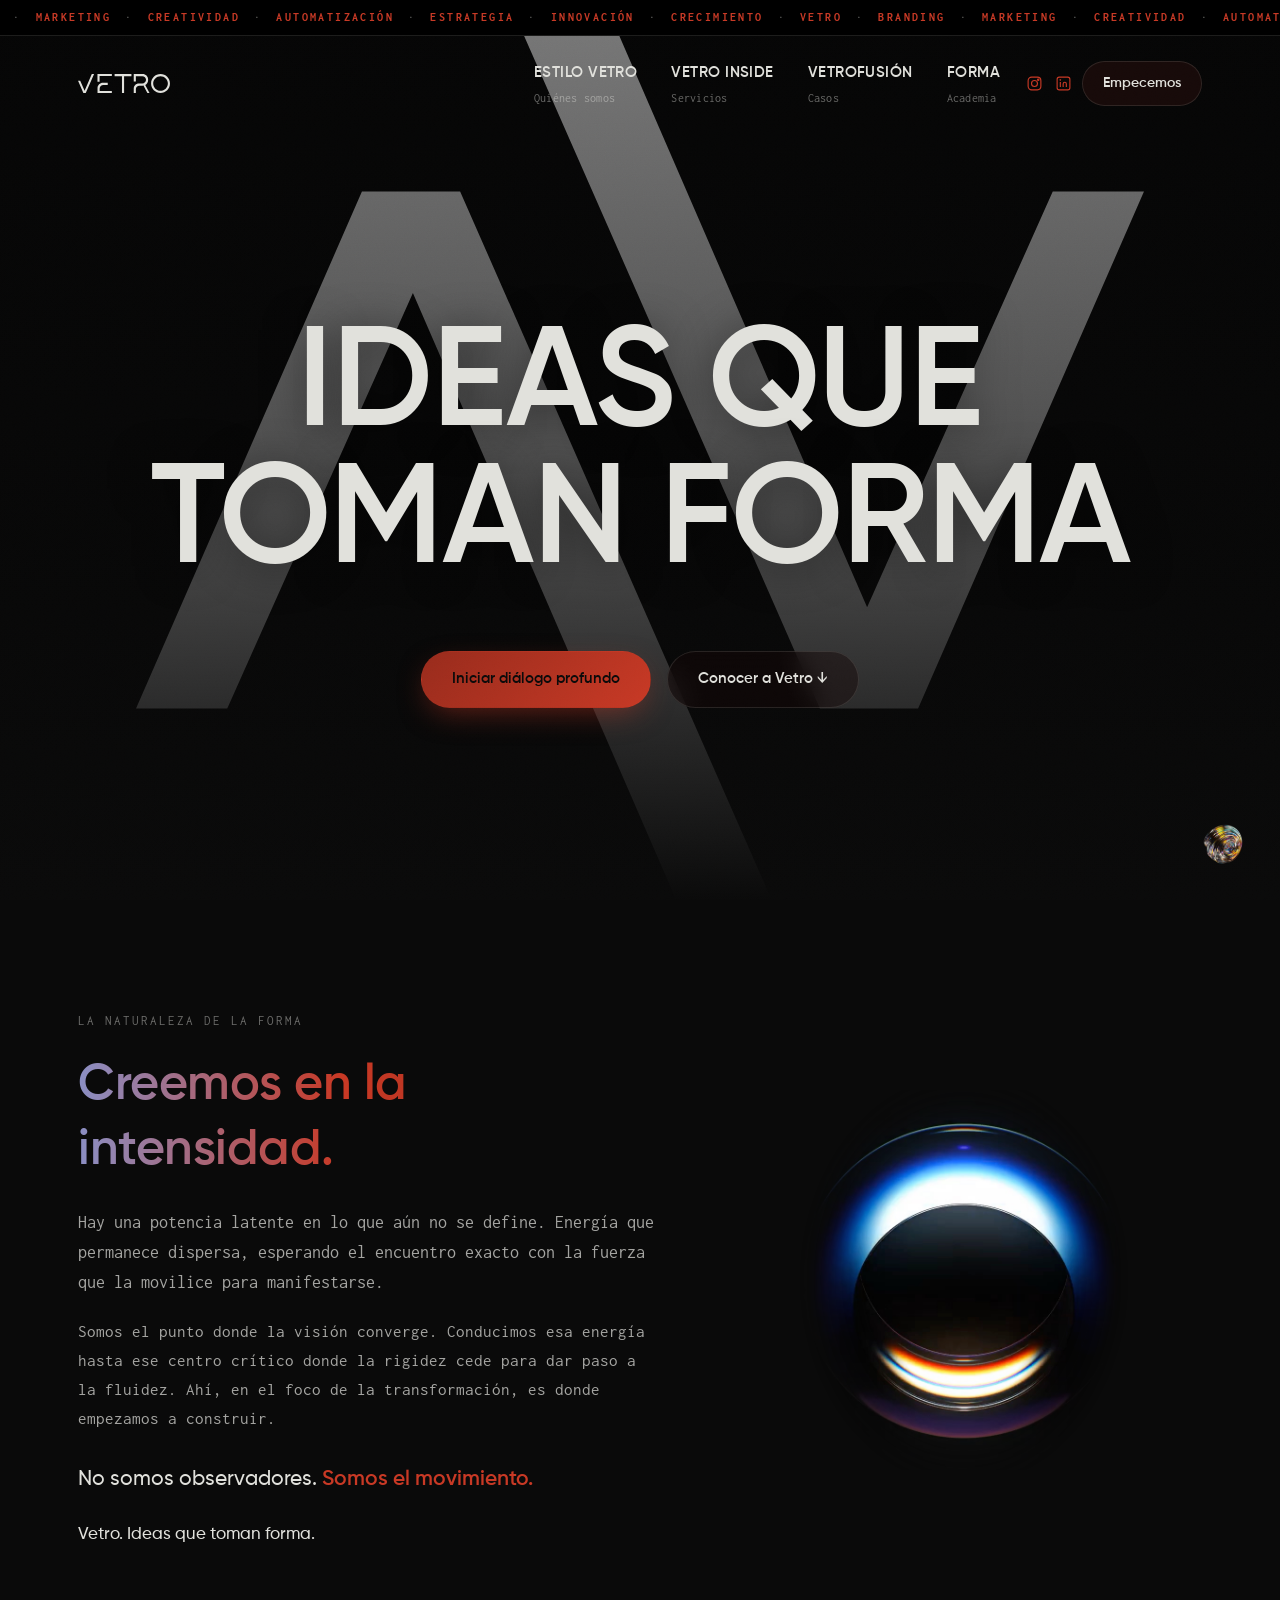
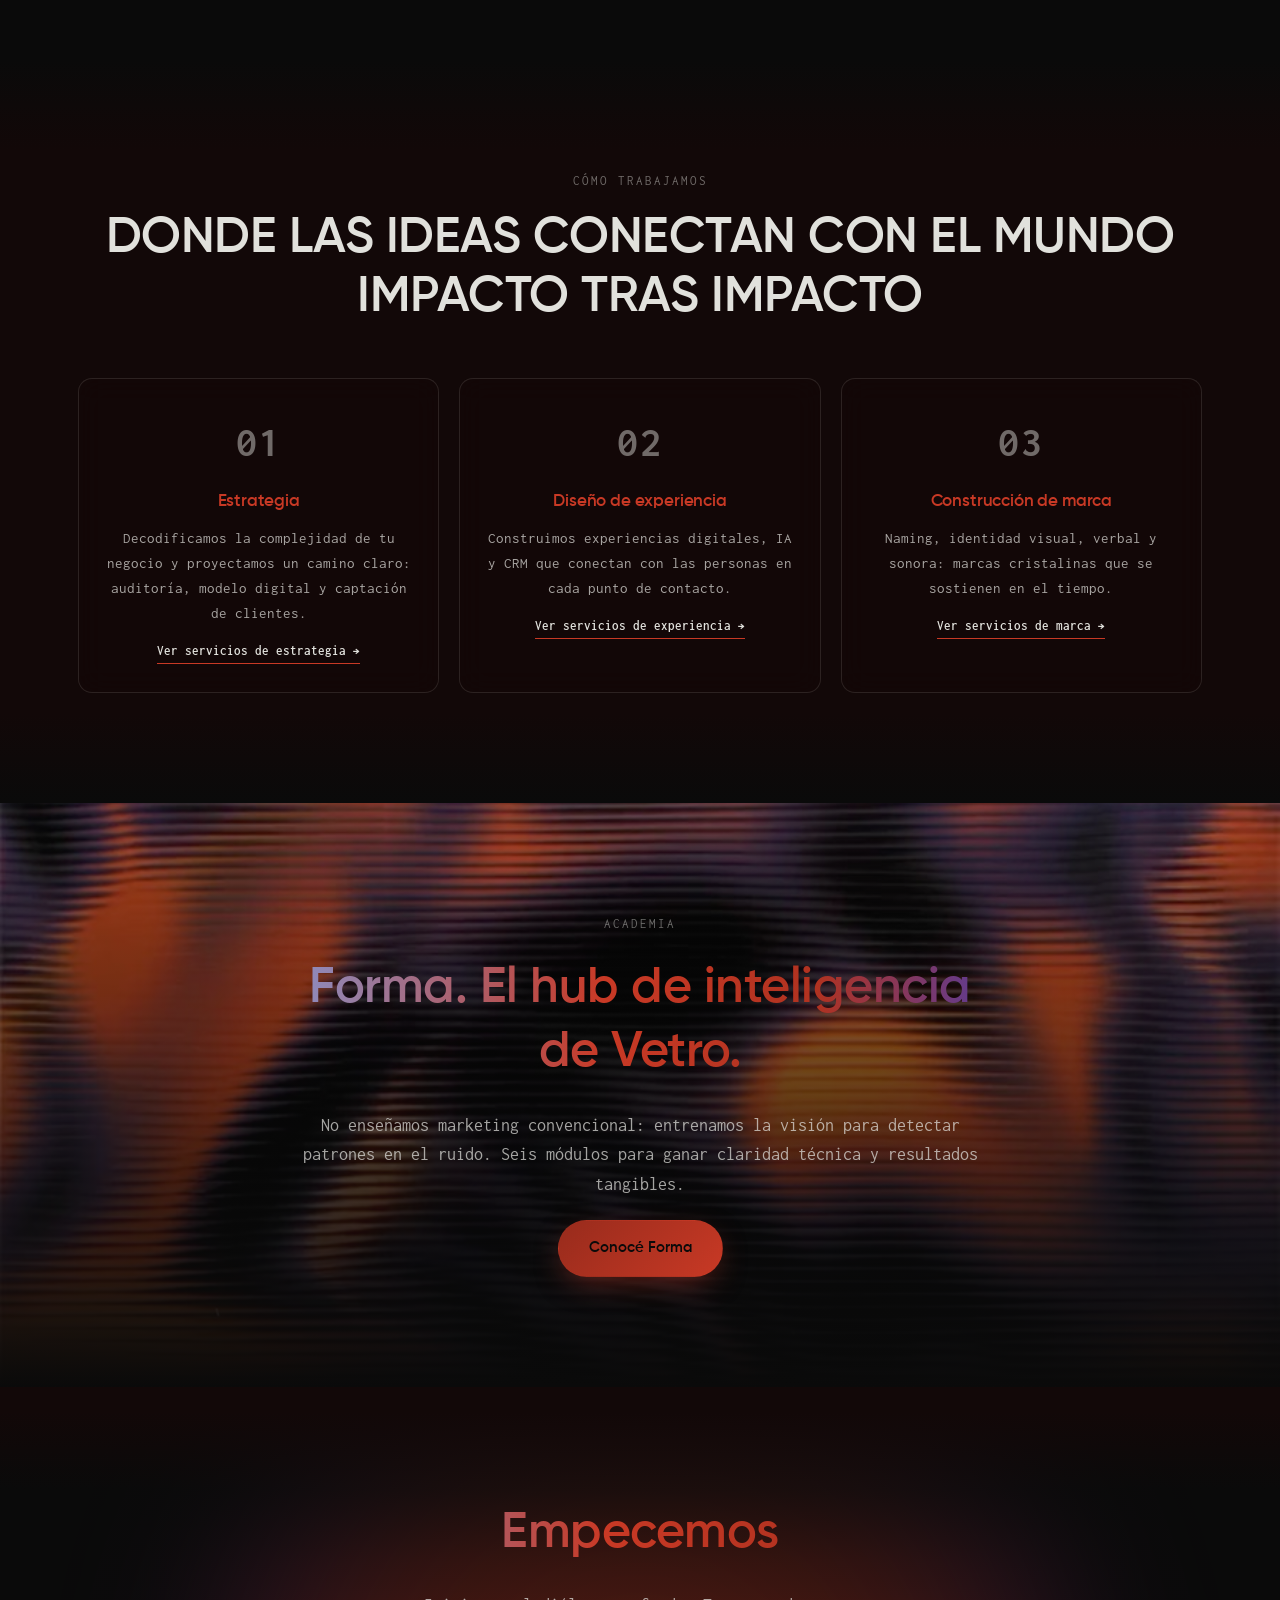
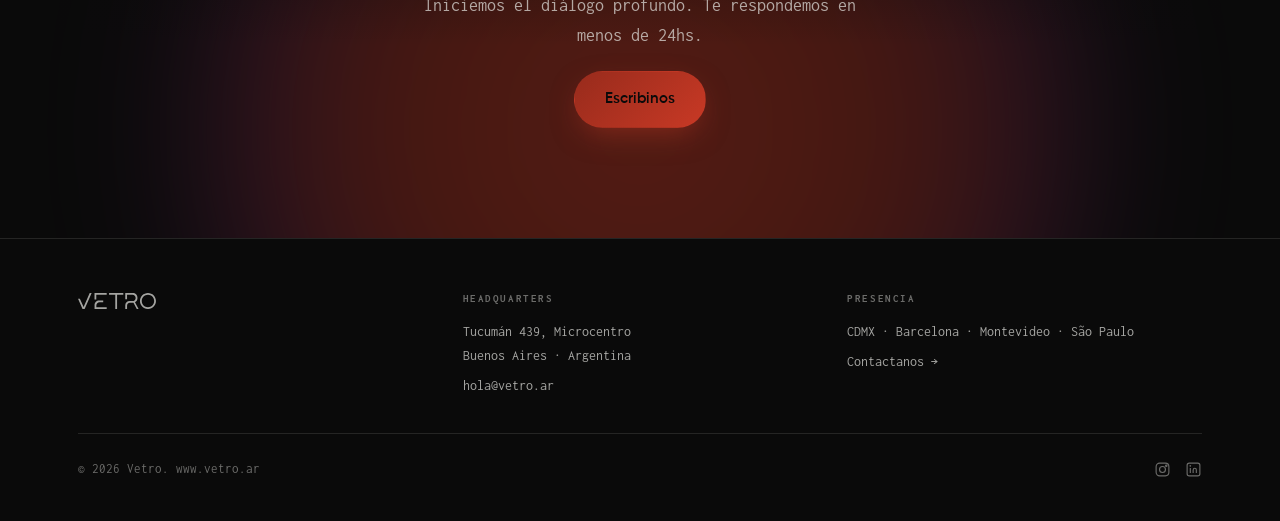
==== commit e6da6692: "Bump ?v= de style.css / script.js para bustear caché El <link> tenía un ?v= fijo y cache-control de " ====
--- a/index.html
+++ b/index.html
@@ -6,7 +6,7 @@
 <title>Vetro — Ideas que toman forma</title>
 <meta name="description" content="Vetro es un estudio de estrategia, identidad y comunicación. Decodificamos la complejidad para proyectar claridad absoluta. Somos el movimiento.">
 <link rel="icon" href="assets/img/favicon.svg" type="image/svg+xml">
-<link rel="stylesheet" href="css/style.css?v=1785948435">
+<link rel="stylesheet" href="css/style.css?v=1788751236">
 </head>
 <body>
 
@@ -227,6 +227,6 @@
   <img src="assets/img/whatsapp-swirl.png" alt="">
 </a>
 
-<script src="js/script.js?v=1785948435"></script>
+<script src="js/script.js?v=1788751236"></script>
 </body>
 </html>
--- a/css/style.css
+++ b/css/style.css
@@ -114,6 +114,7 @@
   font-size: 17px;
   line-height: 1.7;
   -webkit-font-smoothing: antialiased;
+  overflow-x: clip;
 }
 
 img, svg, video { display: block; max-width: 100%; }
@@ -475,11 +476,13 @@
 .split { display: grid; grid-template-columns: 1.1fr 0.9fr; gap: 64px; align-items: center; }
 .split.reverse { grid-template-columns: 0.9fr 1.1fr; }
 .split.reverse .split-visual { order: -1; }
-.split-visual { position: relative; height: 380px; display: flex; align-items: center; justify-content: center; }
+.split-visual { position: relative; height: 380px; display: flex; align-items: center; justify-content: center; overflow: hidden; min-width: 0; }
 
 .visual-blob-video {
   position: absolute;
+  left: 50%; top: 50%; transform: translate(-50%, -50%);
   width: 340px;
+  max-width: 100%;
   aspect-ratio: 0.8;
   overflow: hidden;
   mask-image: radial-gradient(ellipse 62% 62% at 50% 50%, #000 45%, transparent 78%);
@@ -494,7 +497,9 @@
 
 .creamos-glass-video {
   position: absolute;
+  left: 50%; top: 50%; transform: translate(-50%, -50%);
   width: 560px;
+  max-width: 100%;
   aspect-ratio: 1.333;
   overflow: hidden;
   mask-image: radial-gradient(ellipse 62% 62% at 50% 50%, #000 45%, transparent 78%);
@@ -511,6 +516,7 @@
 .cristallino-gem-video {
   position: relative;
   width: 240px;
+  max-width: 100%;
   aspect-ratio: 0.5625;
   overflow: hidden;
   mask-image: radial-gradient(ellipse 62% 62% at 50% 50%, #000 45%, transparent 78%);
@@ -525,7 +531,9 @@
 
 .contacto-glass-video {
   position: absolute;
+  left: 50%; top: 50%; transform: translate(-50%, -50%);
   width: 420px;
+  max-width: 100%;
   aspect-ratio: 1;
   overflow: hidden;
   mask-image: radial-gradient(ellipse 62% 62% at 50% 50%, #000 45%, transparent 78%);
@@ -540,6 +548,8 @@
 
 #cristallino { padding-bottom: 40px; }
 #galeria { padding-top: 40px; }
+#galeria .pillars-grid { grid-template-columns: repeat(3, 1fr); }
+@media (max-width: 720px) { #galeria .pillars-grid { grid-template-columns: 1fr; } }
 #creamos { padding: 60px 0; }
 
 .crystal {
@@ -586,9 +596,12 @@
   width: 100%; height: 100%; border-radius: 50%;
   background: linear-gradient(135deg, rgba(200,57,37,0.22), rgba(90,60,153,0.22));
 }
+#mision-valor { grid-template-columns: 1fr 1fr; }
+
 @media (max-width: 720px) {
   .mv-card { flex-direction: column; text-align: center; }
   .mv-card-video { width: 110px; }
+  #mision-valor { grid-template-columns: 1fr; }
 }
 
 /* ---------- pillar cards ---------- */
@@ -897,7 +910,15 @@
   .contact-grid { grid-template-columns: 1fr; }
   .form-row { grid-template-columns: 1fr; }
   .footer-grid { grid-template-columns: 1fr; gap: 24px; }
-  .category-nav { position: static; }
+  .category-nav {
+    position: static;
+    margin-left: 28px;
+    margin-right: 28px;
+    padding: 10px;
+    border-radius: var(--radius-sm);
+    justify-content: center;
+    overflow: hidden;
+  }
 }
 
 @media (max-width: 560px) {
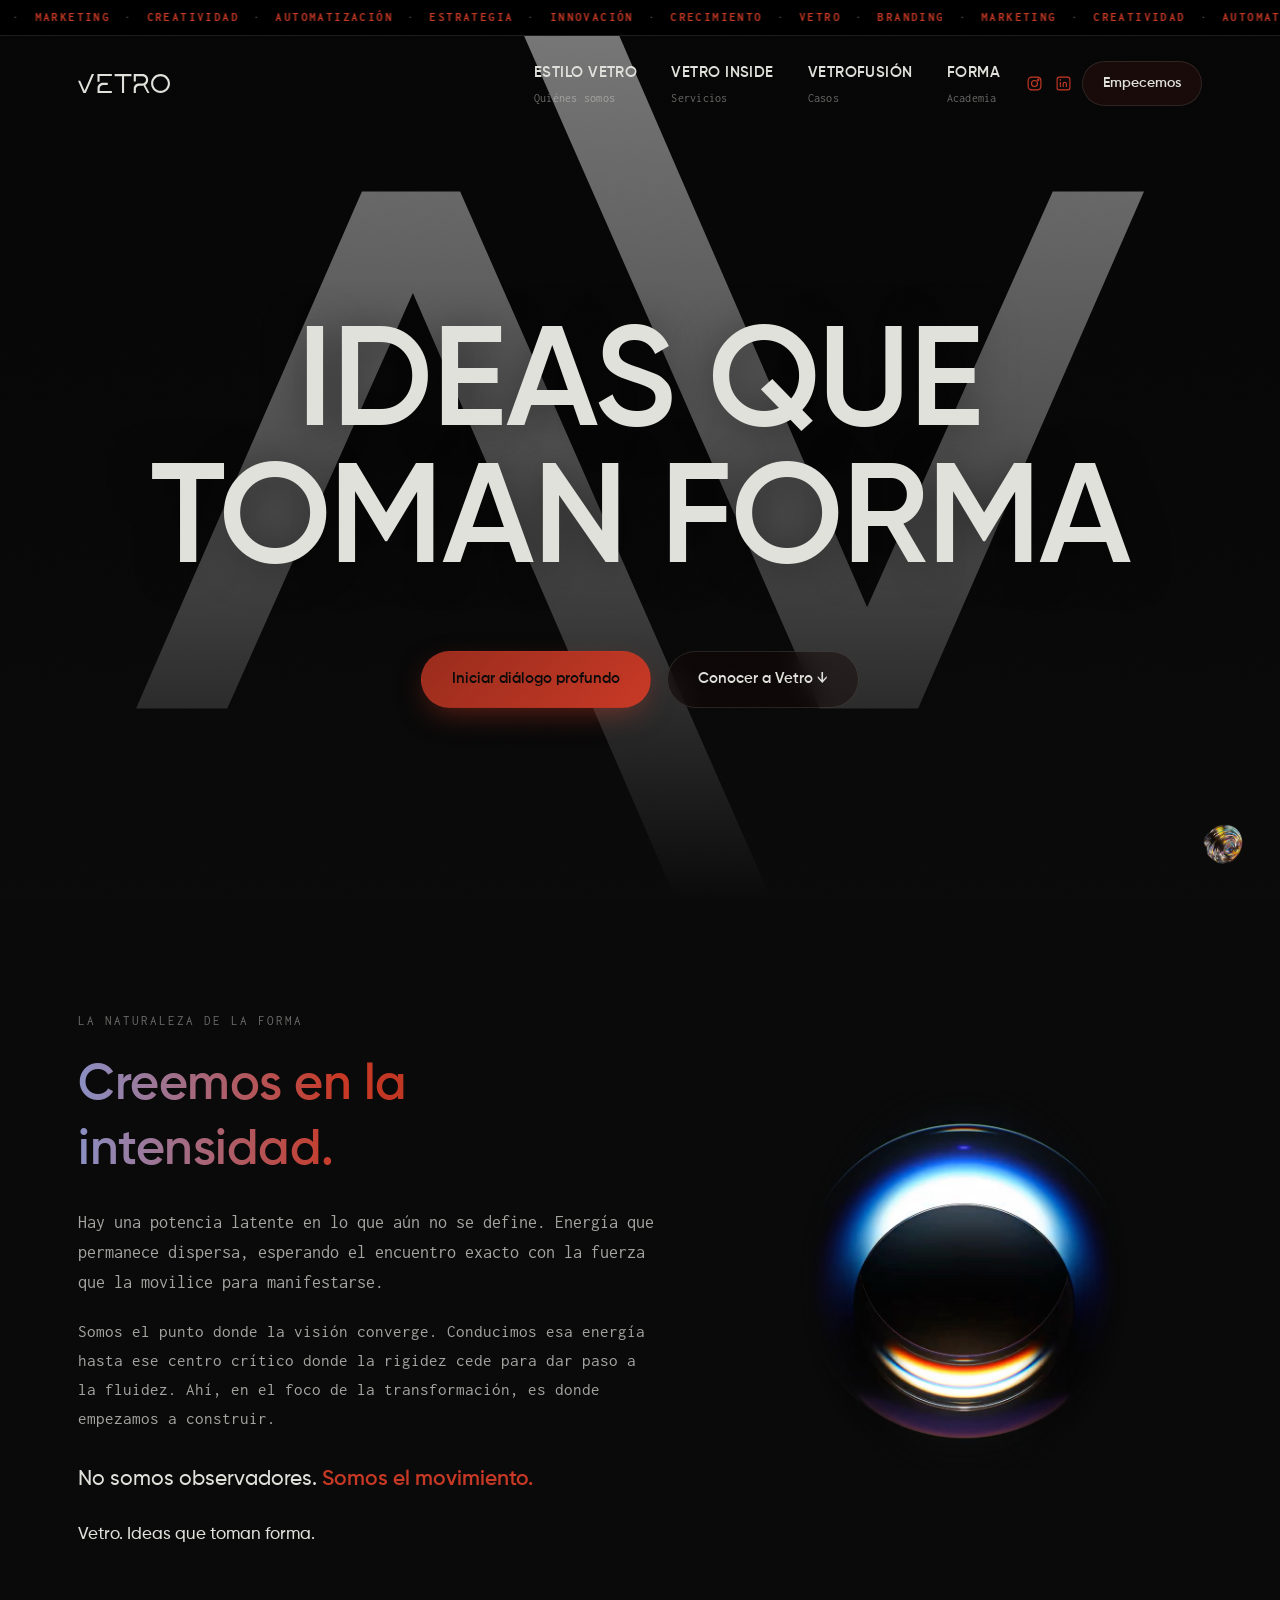
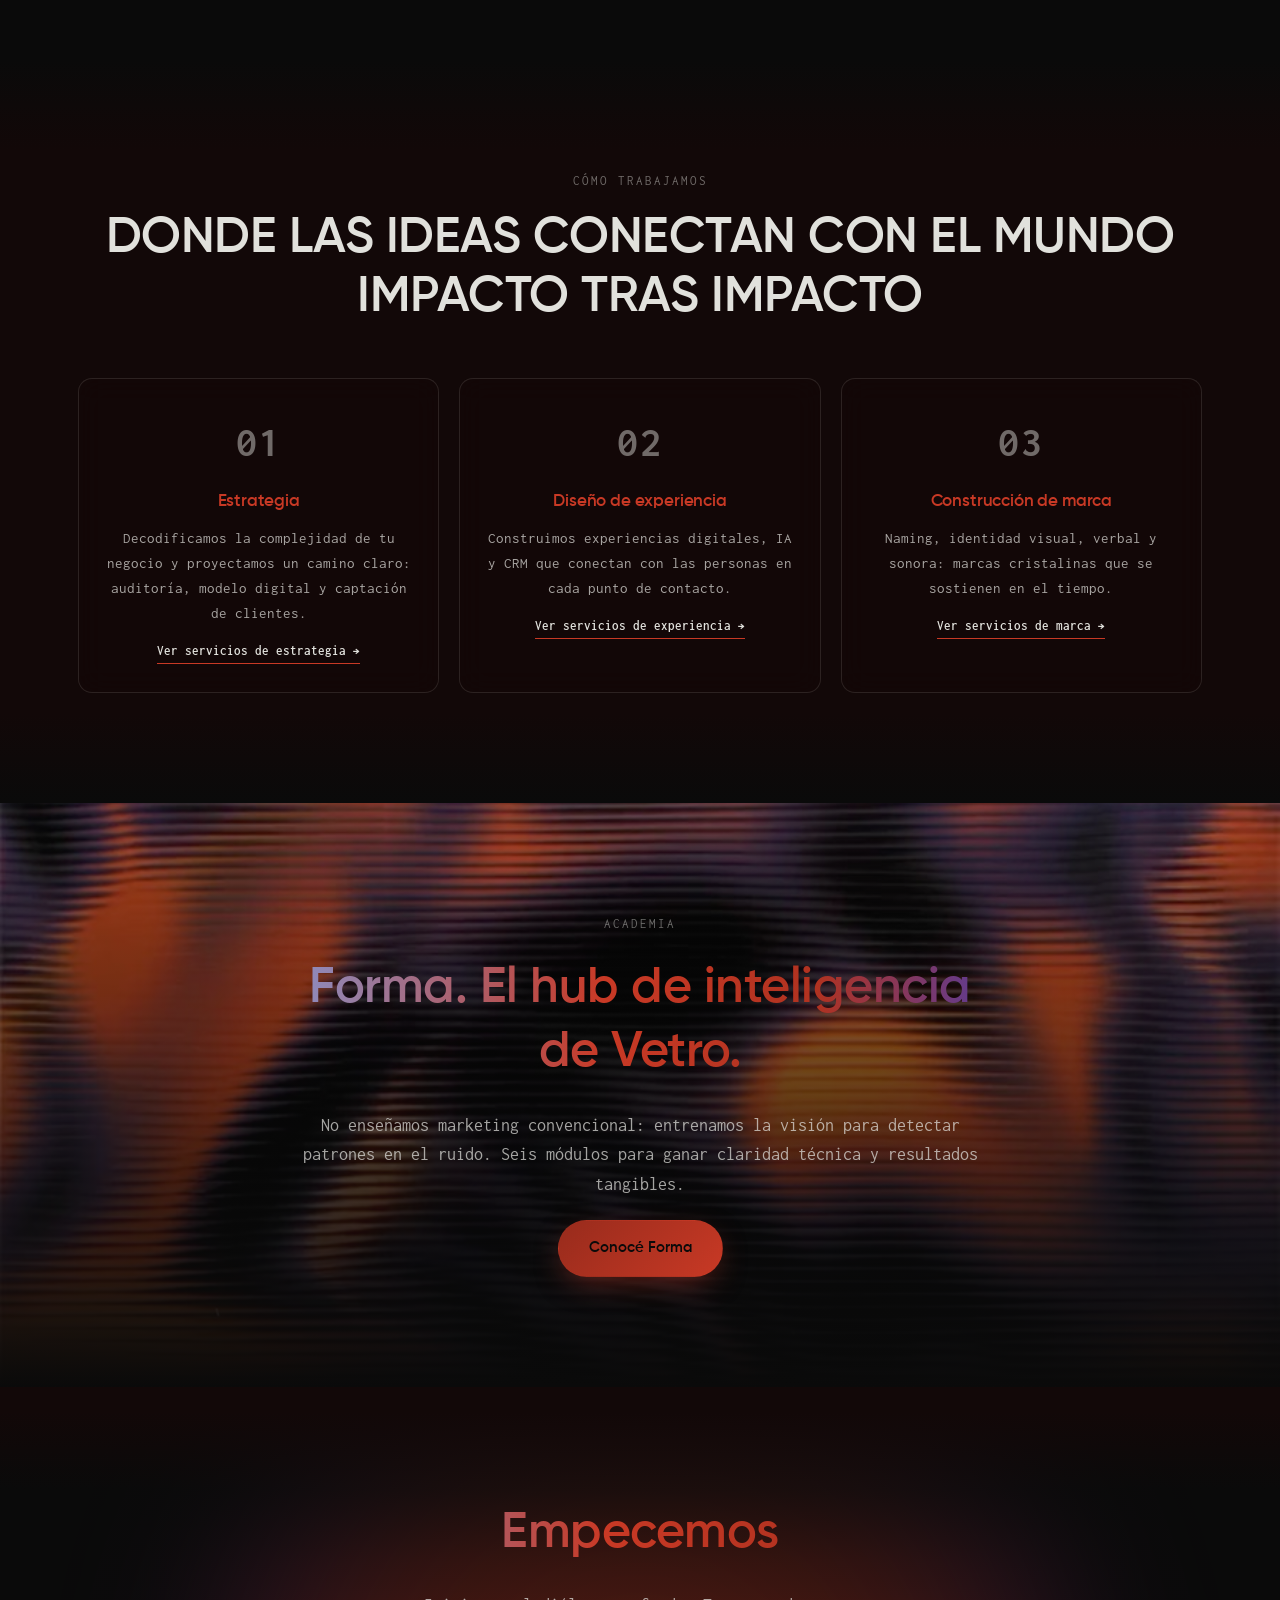
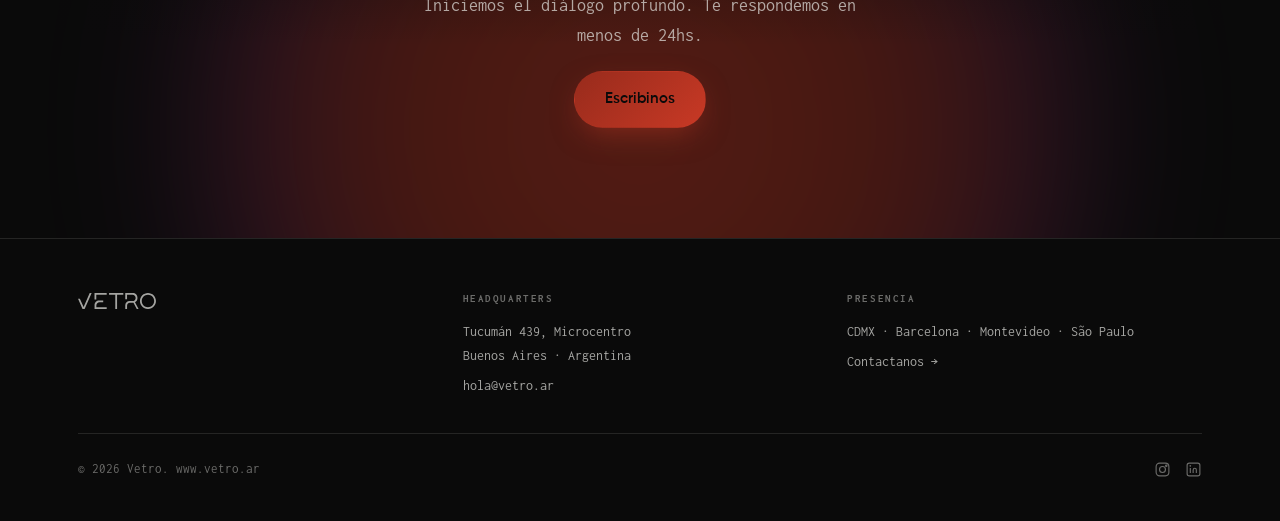
==== commit 45731d68: "Mobile: los videos decorativos se ajustan a la altura del contenedor Al hacerlos full-width con max-" ====
--- a/index.html
+++ b/index.html
@@ -6,7 +6,7 @@
 <title>Vetro — Ideas que toman forma</title>
 <meta name="description" content="Vetro es un estudio de estrategia, identidad y comunicación. Decodificamos la complejidad para proyectar claridad absoluta. Somos el movimiento.">
 <link rel="icon" href="assets/img/favicon.svg" type="image/svg+xml">
-<link rel="stylesheet" href="css/style.css?v=1788751236">
+<link rel="stylesheet" href="css/style.css?v=1788751377">
 </head>
 <body>
 
@@ -227,6 +227,6 @@
   <img src="assets/img/whatsapp-swirl.png" alt="">
 </a>
 
-<script src="js/script.js?v=1788751236"></script>
+<script src="js/script.js?v=1788751377"></script>
 </body>
 </html>
--- a/css/style.css
+++ b/css/style.css
@@ -544,6 +544,19 @@
   height: 100%;
   object-fit: contain;
   display: block;
+}
+
+/* En mobile los videos se ajustan a la altura del contenedor para no quedar cortados */
+@media (max-width: 720px) {
+  .visual-blob-video,
+  .creamos-glass-video,
+  .cristallino-gem-video,
+  .contacto-glass-video {
+    width: auto;
+    height: 88%;
+    max-width: 100%;
+    max-height: 100%;
+  }
 }
 
 #cristallino { padding-bottom: 40px; }
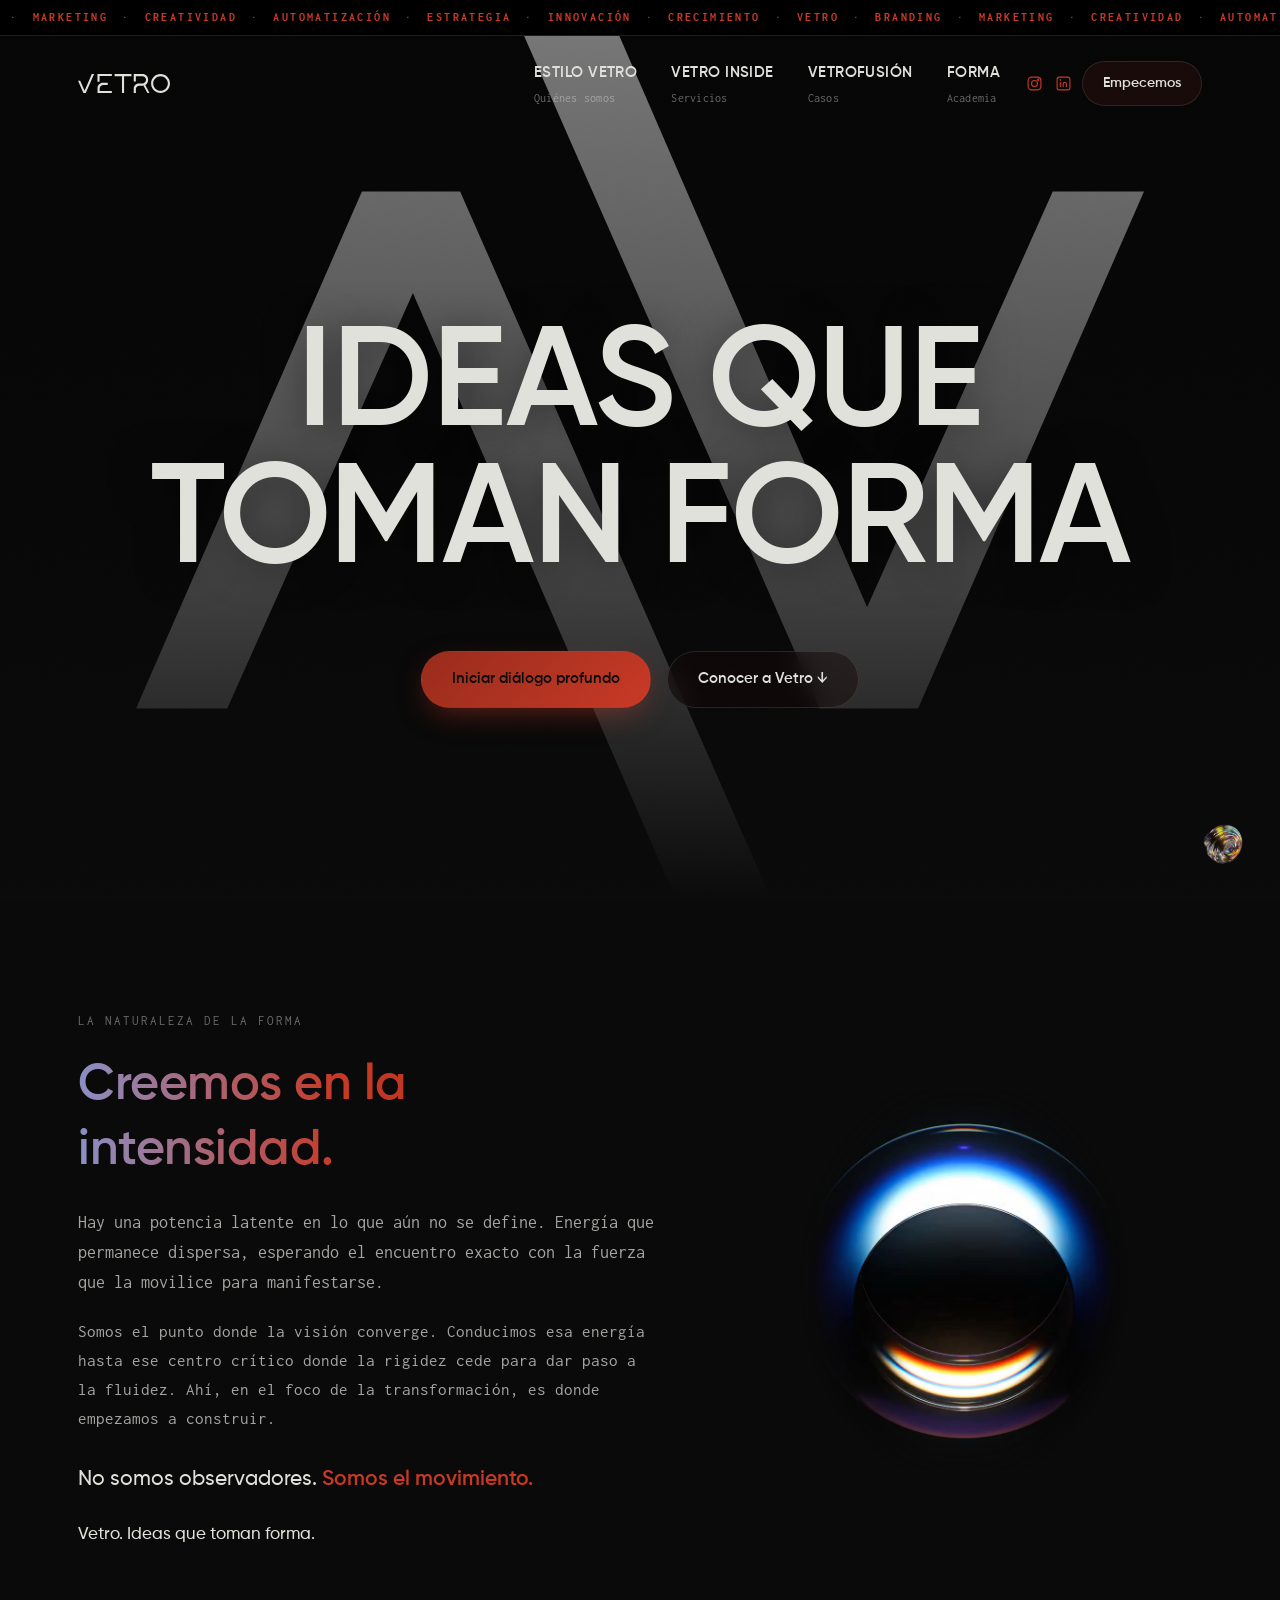
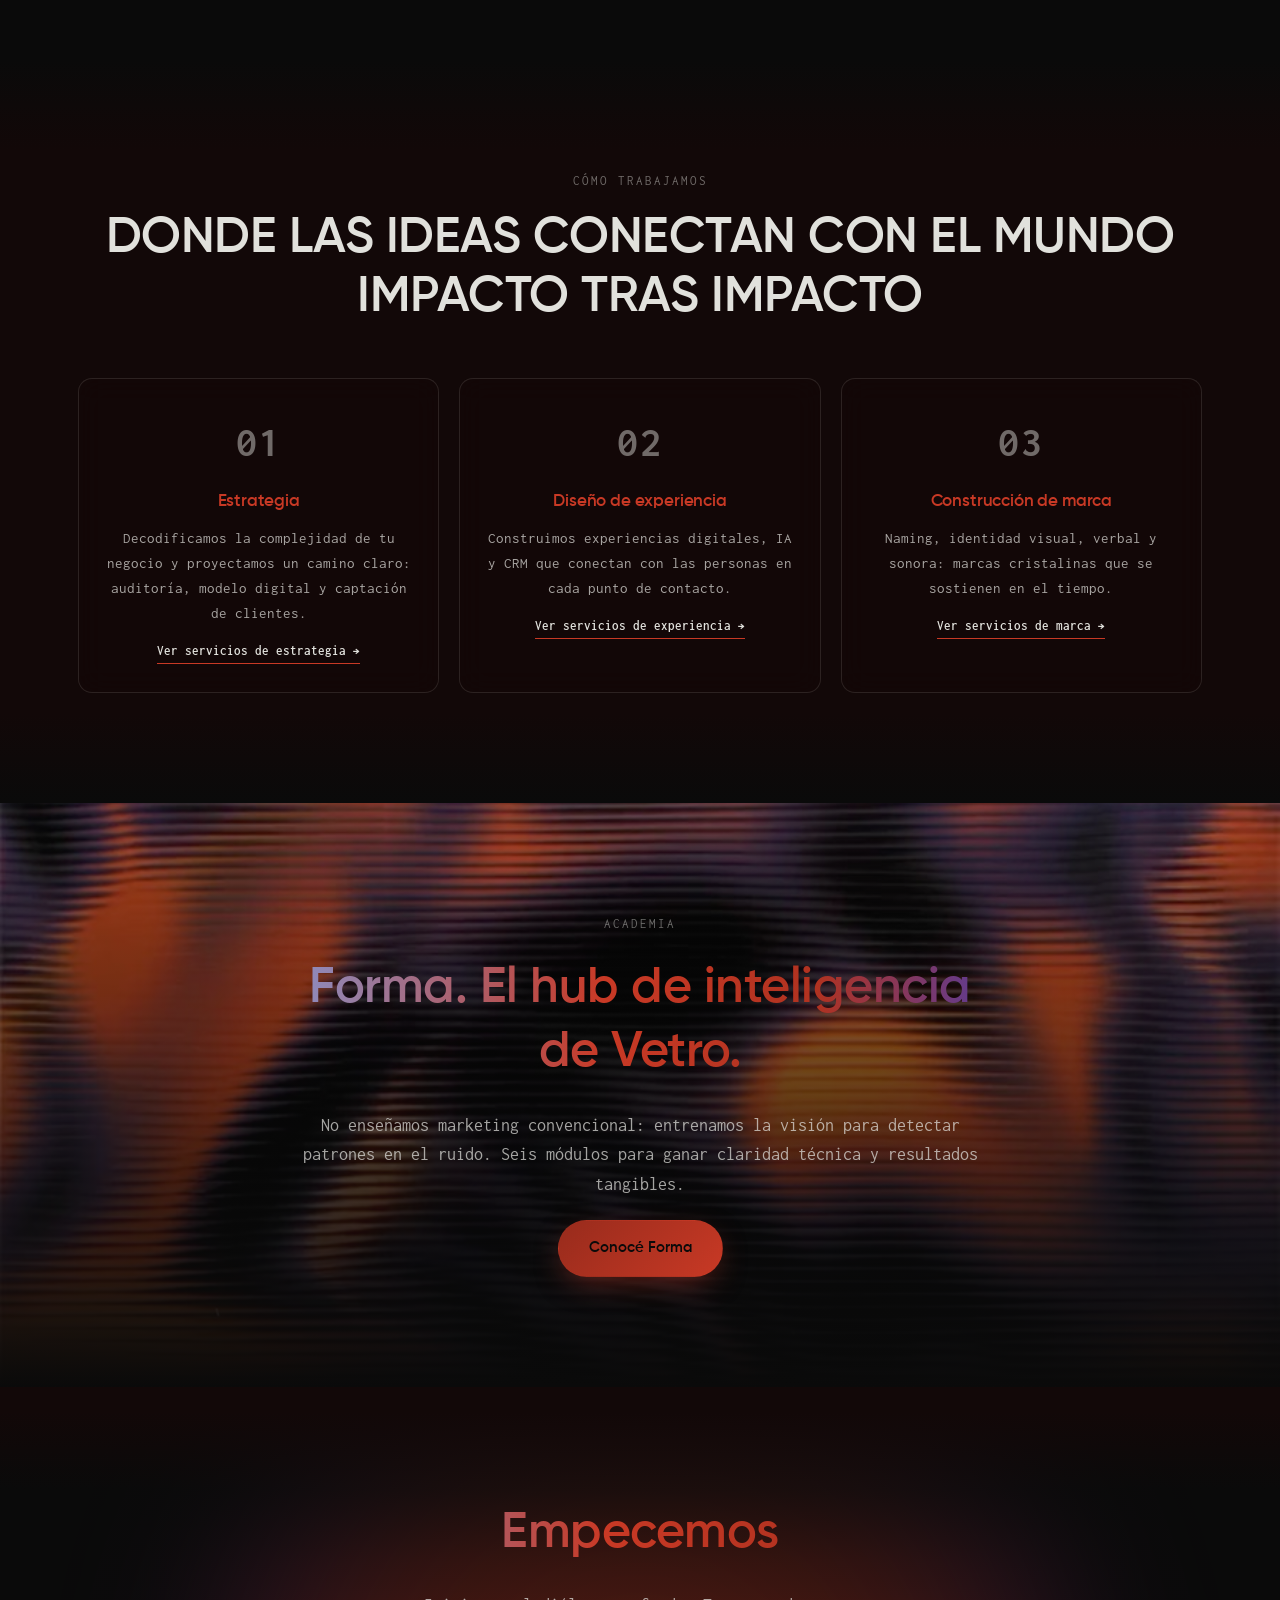
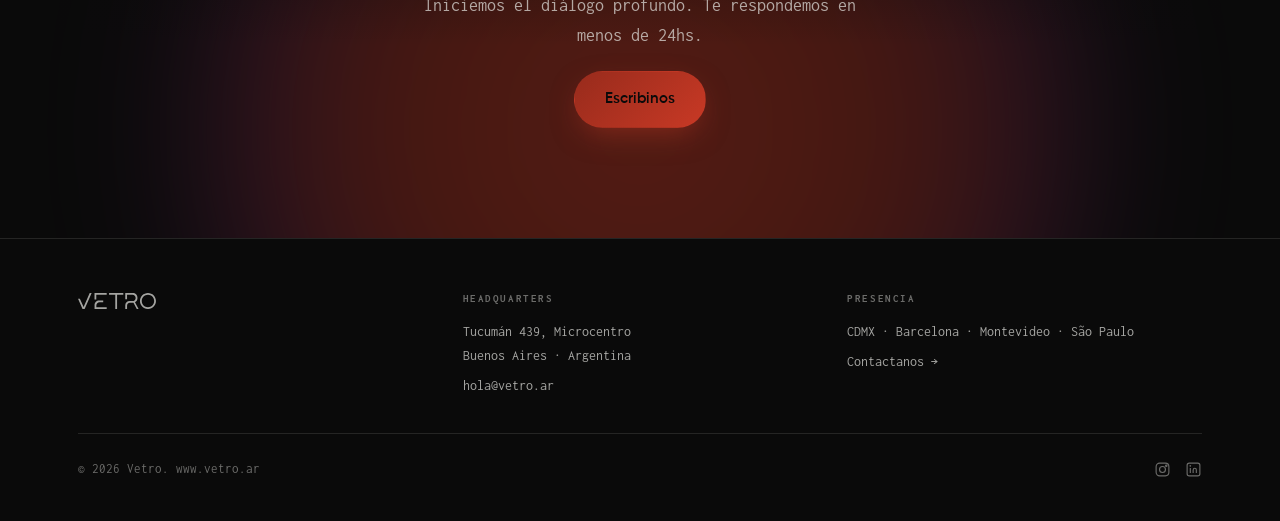
==== commit dfab99cd: "Fix: el glow del cristal en Diálogo Profundo se recortaba El overflow:hidden que puse en .split-visu" ====
--- a/index.html
+++ b/index.html
@@ -6,7 +6,7 @@
 <title>Vetro — Ideas que toman forma</title>
 <meta name="description" content="Vetro es un estudio de estrategia, identidad y comunicación. Decodificamos la complejidad para proyectar claridad absoluta. Somos el movimiento.">
 <link rel="icon" href="assets/img/favicon.svg" type="image/svg+xml">
-<link rel="stylesheet" href="css/style.css?v=1788751377">
+<link rel="stylesheet" href="css/style.css?v=1788751567">
 </head>
 <body>
 
@@ -227,6 +227,6 @@
   <img src="assets/img/whatsapp-swirl.png" alt="">
 </a>
 
-<script src="js/script.js?v=1788751377"></script>
+<script src="js/script.js?v=1788751567"></script>
 </body>
 </html>
--- a/css/style.css
+++ b/css/style.css
@@ -477,6 +477,8 @@
 .split.reverse { grid-template-columns: 0.9fr 1.1fr; }
 .split.reverse .split-visual { order: -1; }
 .split-visual { position: relative; height: 380px; display: flex; align-items: center; justify-content: center; overflow: hidden; min-width: 0; }
+/* el cristal tiene glow (drop-shadow) que no debe recortarse */
+#dialogo-profundo .split-visual { overflow: visible; }
 
 .visual-blob-video {
   position: absolute;
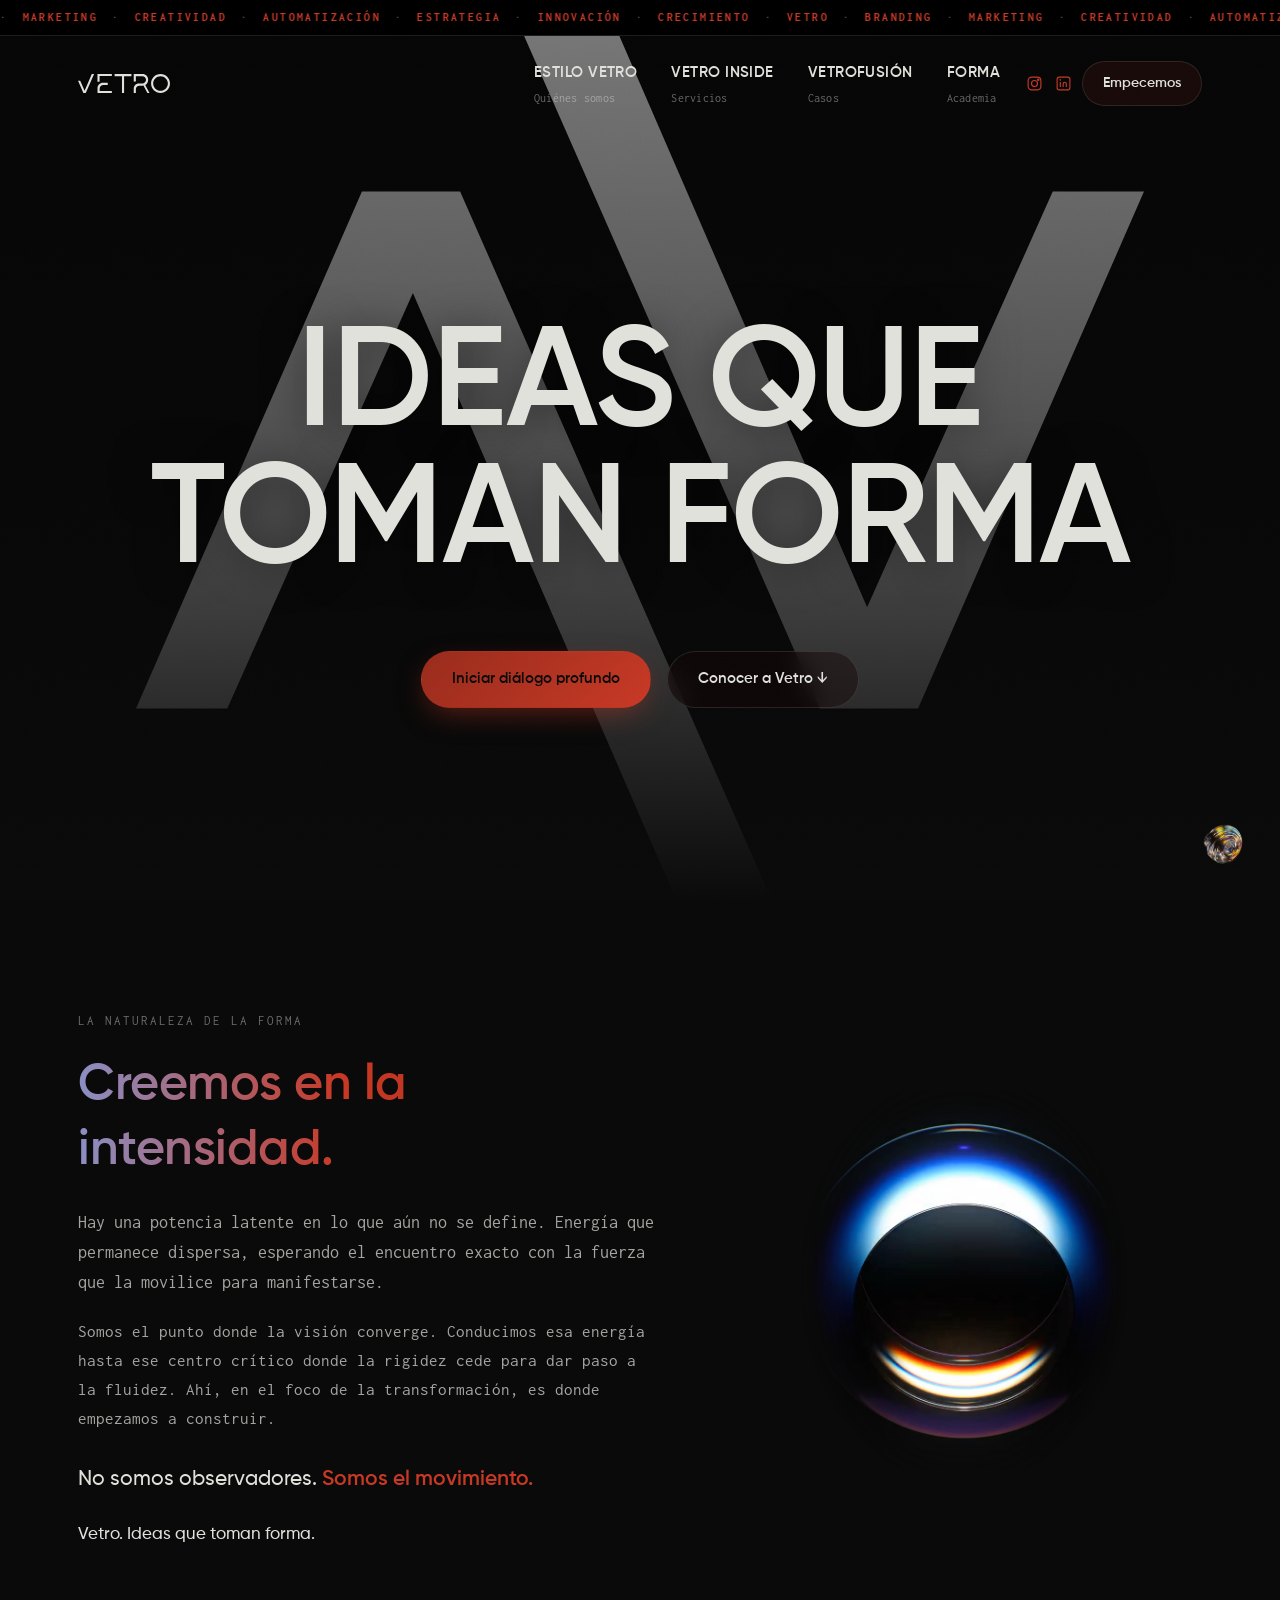
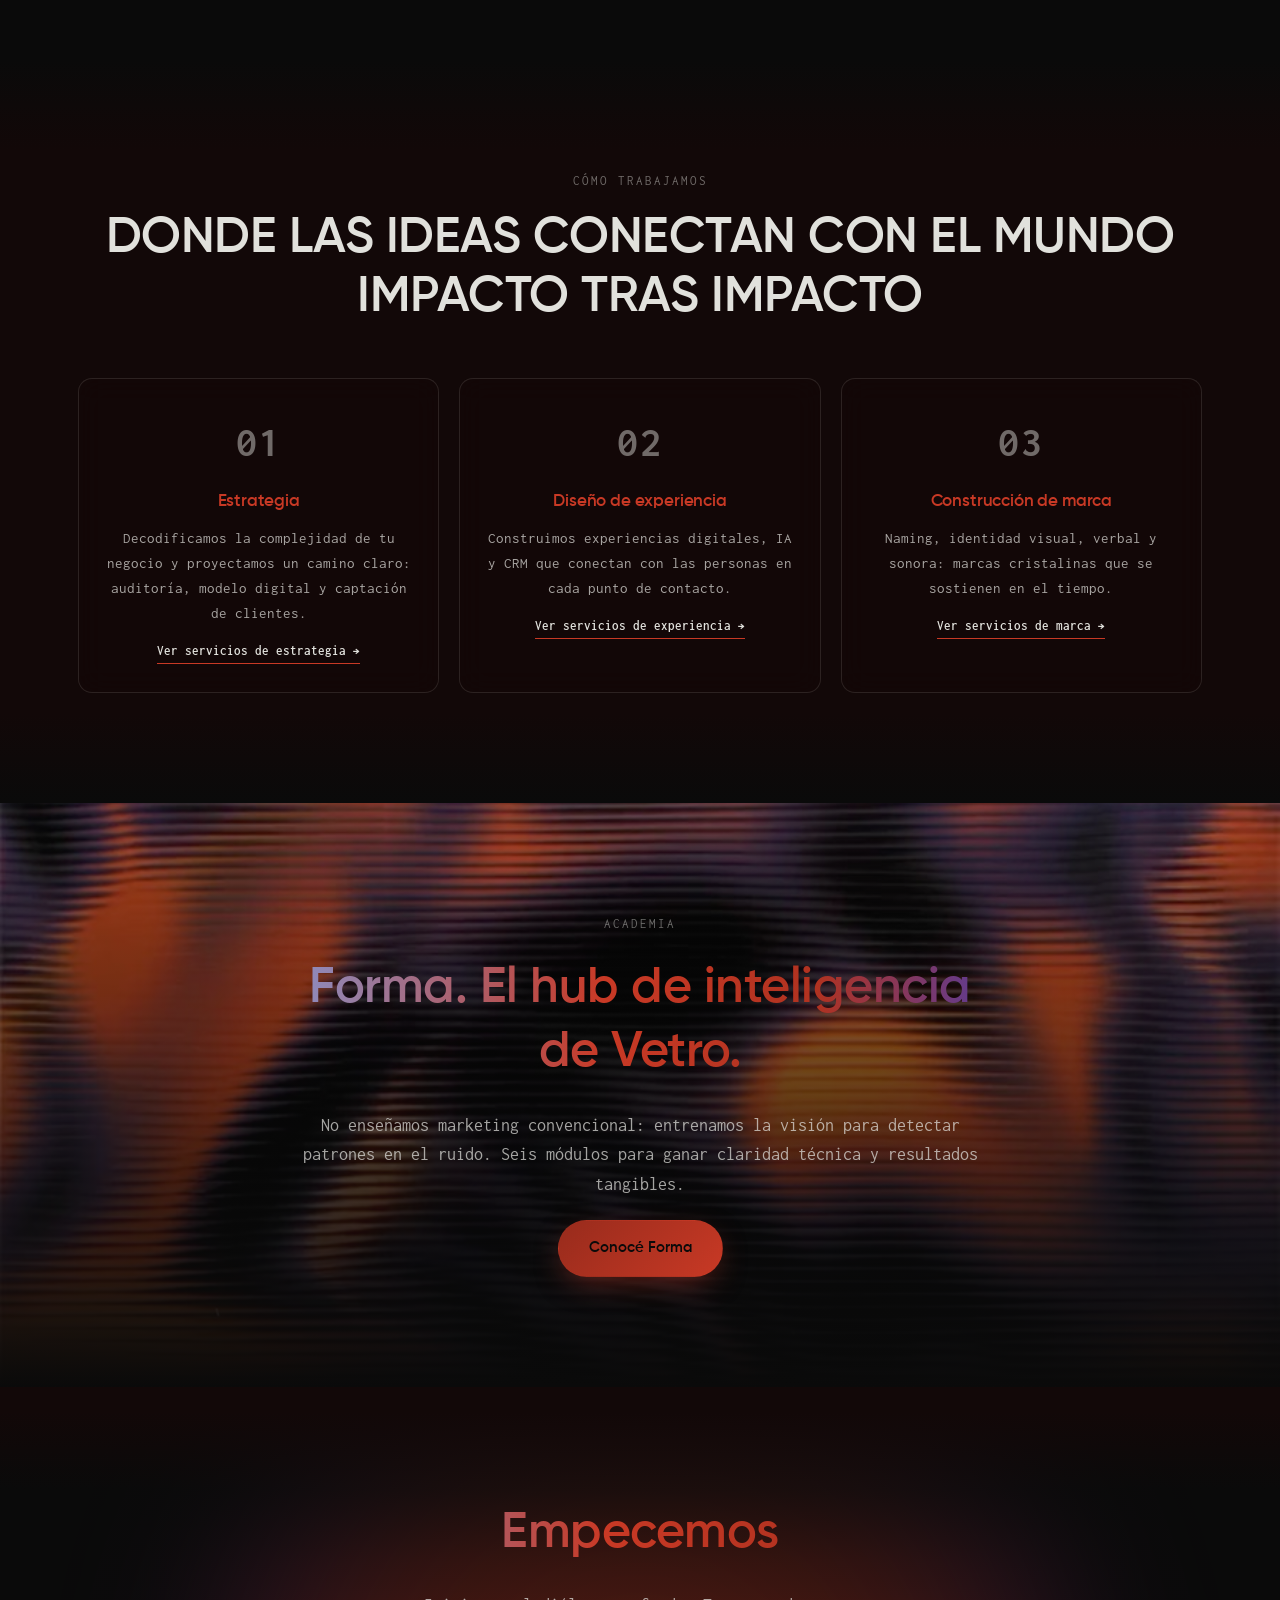
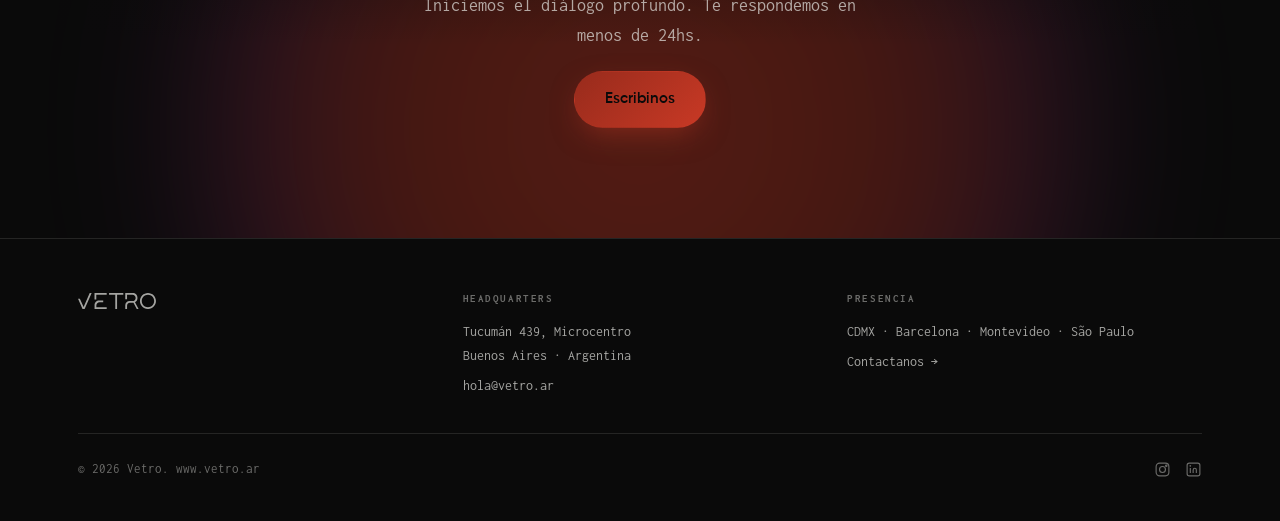
==== commit e96147b2: "Galería CRISTALLINO con fondo negro puro El video del cristal tiene un recuadro negro que se notaba " ====
--- a/index.html
+++ b/index.html
@@ -6,7 +6,7 @@
 <title>Vetro — Ideas que toman forma</title>
 <meta name="description" content="Vetro es un estudio de estrategia, identidad y comunicación. Decodificamos la complejidad para proyectar claridad absoluta. Somos el movimiento.">
 <link rel="icon" href="assets/img/favicon.svg" type="image/svg+xml">
-<link rel="stylesheet" href="css/style.css?v=1788751567">
+<link rel="stylesheet" href="css/style.css?v=1788751705">
 </head>
 <body>
 
@@ -227,6 +227,6 @@
   <img src="assets/img/whatsapp-swirl.png" alt="">
 </a>
 
-<script src="js/script.js?v=1788751567"></script>
+<script src="js/script.js?v=1788751705"></script>
 </body>
 </html>
--- a/css/style.css
+++ b/css/style.css
@@ -562,7 +562,8 @@
 }
 
 #cristallino { padding-bottom: 40px; }
-#galeria { padding-top: 40px; }
+/* fondo negro puro para que no se note el recuadro del video del cristal */
+#galeria { padding-top: 40px; background: #000; }
 #galeria .pillars-grid { grid-template-columns: repeat(3, 1fr); }
 @media (max-width: 720px) { #galeria .pillars-grid { grid-template-columns: 1fr; } }
 #creamos { padding: 60px 0; }
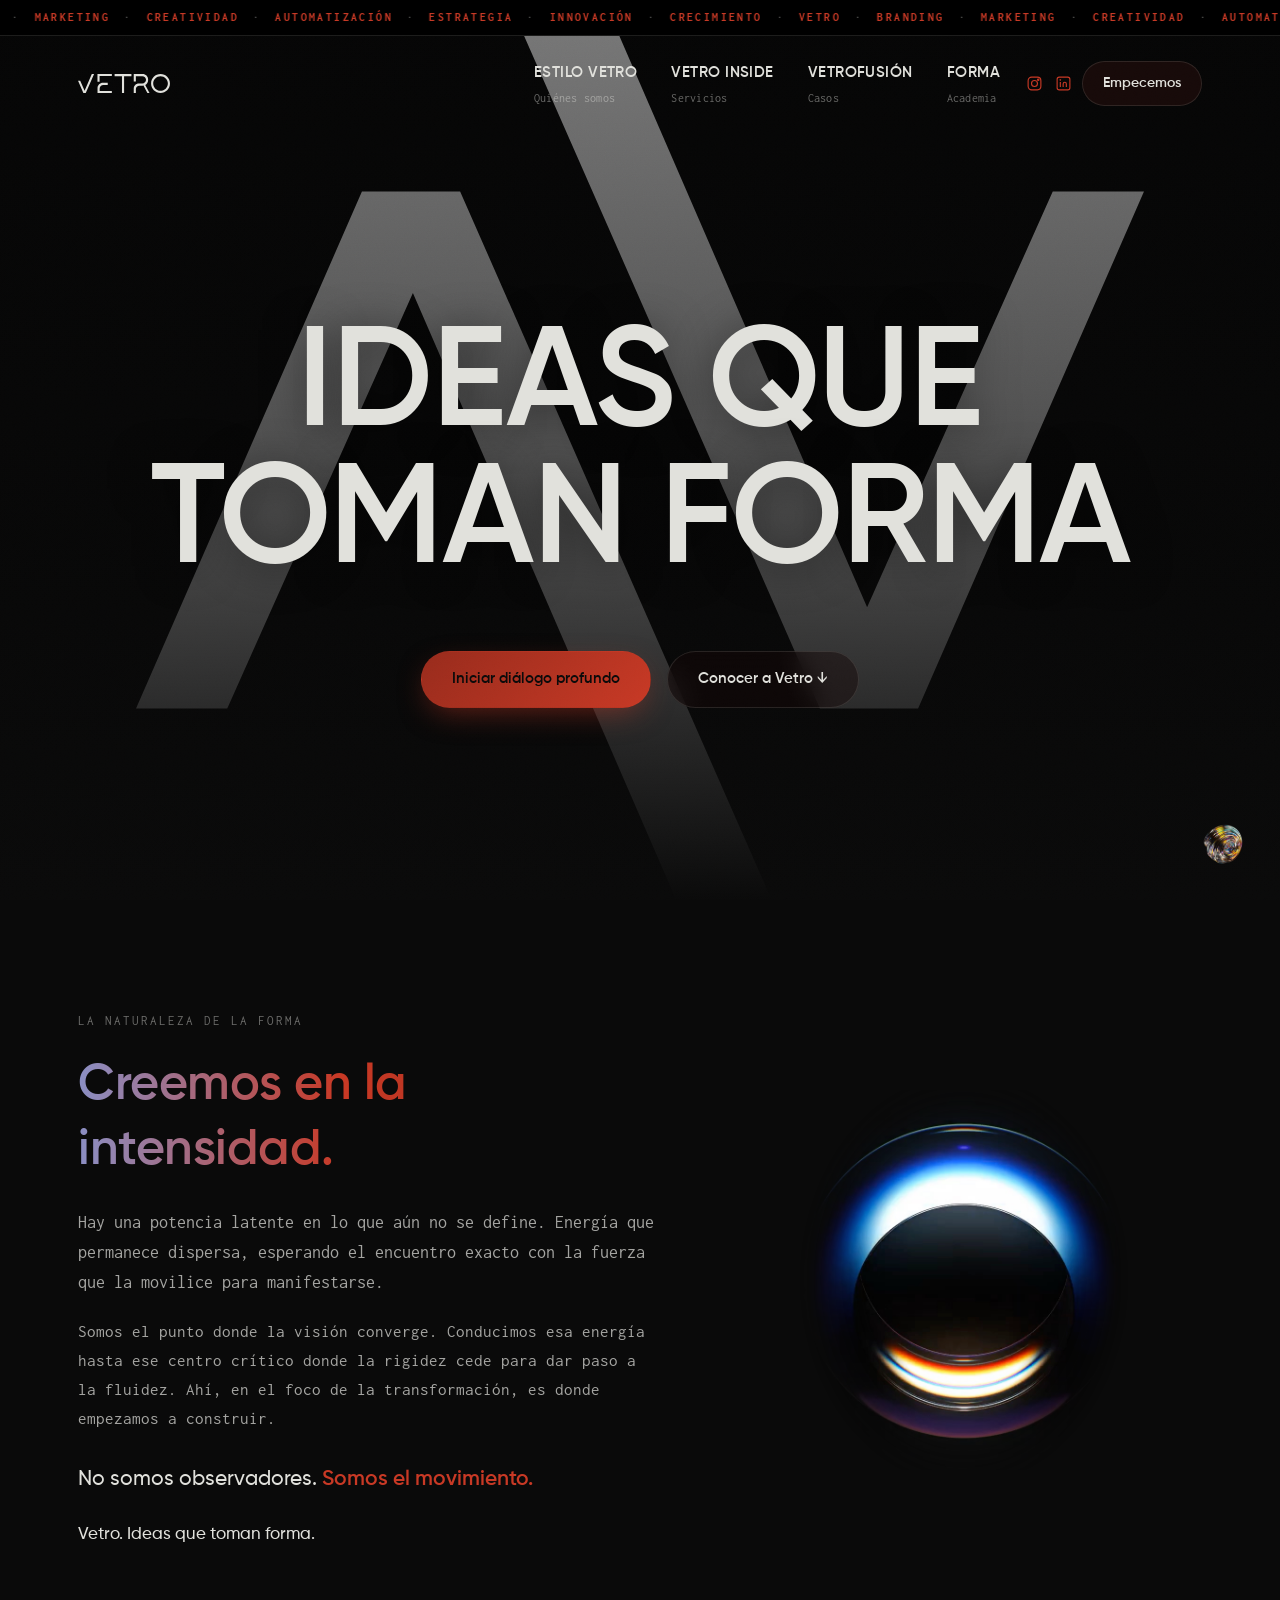
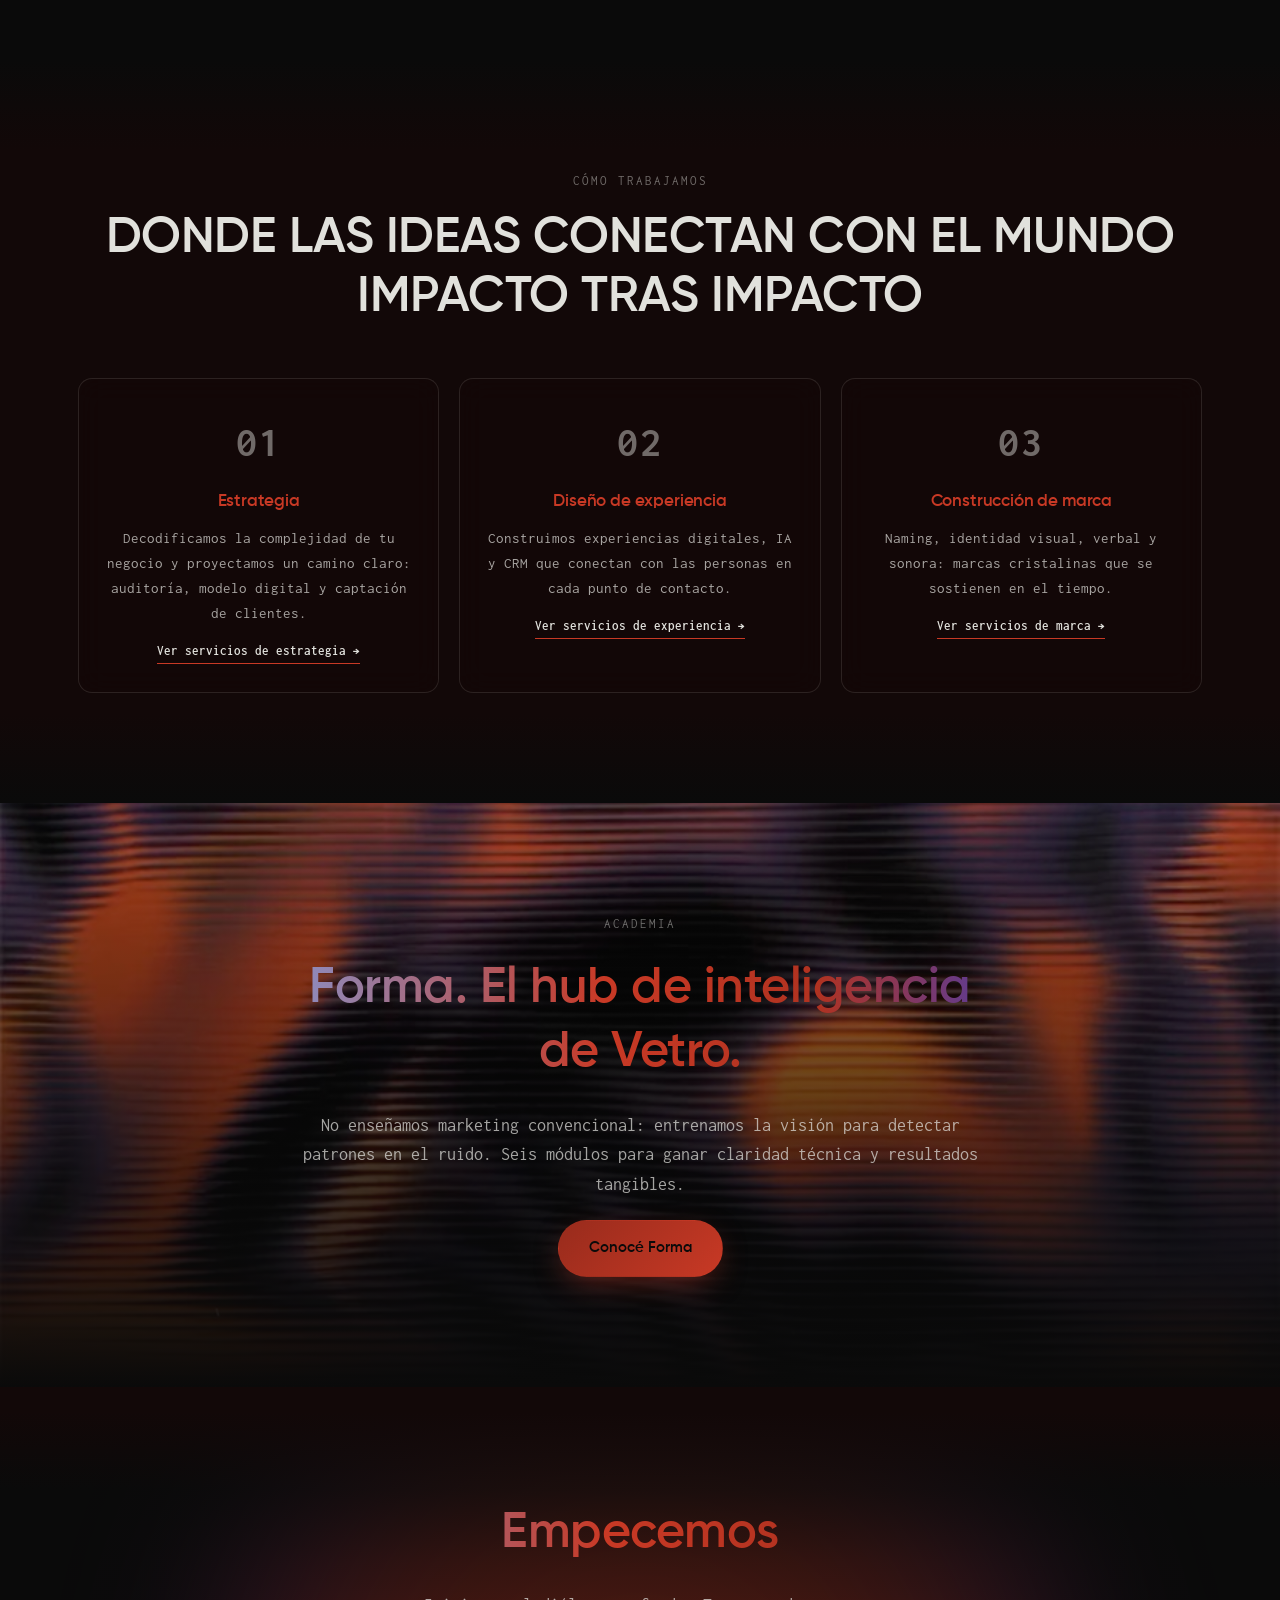
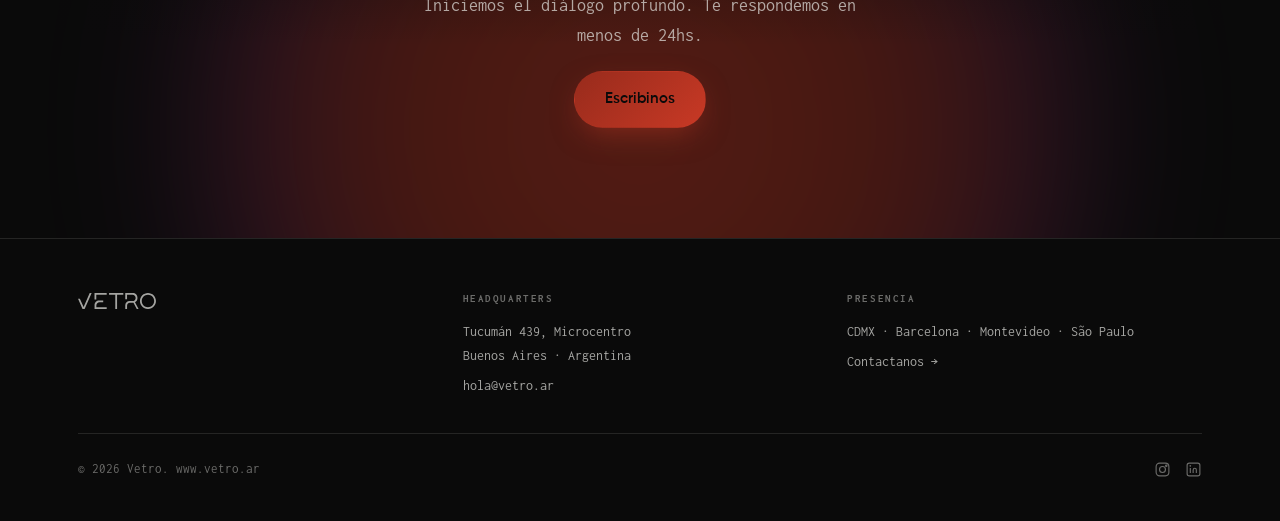
==== commit 675de686: "Galería: fundido del fondo para que el corte entre secciones no sea brusco En vez de #000 plano (que" ====
--- a/index.html
+++ b/index.html
@@ -6,7 +6,7 @@
 <title>Vetro — Ideas que toman forma</title>
 <meta name="description" content="Vetro es un estudio de estrategia, identidad y comunicación. Decodificamos la complejidad para proyectar claridad absoluta. Somos el movimiento.">
 <link rel="icon" href="assets/img/favicon.svg" type="image/svg+xml">
-<link rel="stylesheet" href="css/style.css?v=1788751705">
+<link rel="stylesheet" href="css/style.css?v=1788751785">
 </head>
 <body>
 
@@ -227,6 +227,6 @@
   <img src="assets/img/whatsapp-swirl.png" alt="">
 </a>
 
-<script src="js/script.js?v=1788751705"></script>
+<script src="js/script.js?v=1788751785"></script>
 </body>
 </html>
--- a/css/style.css
+++ b/css/style.css
@@ -562,8 +562,12 @@
 }
 
 #cristallino { padding-bottom: 40px; }
-/* fondo negro puro para que no se note el recuadro del video del cristal */
-#galeria { padding-top: 40px; background: #000; }
+/* negro puro en el centro (para que no se note el recuadro del video) y
+   fundido a var(--bg) arriba y abajo para que el corte entre secciones no sea brusco */
+#galeria {
+  padding-top: 40px;
+  background: linear-gradient(180deg, var(--bg) 0%, #000 18%, #000 82%, var(--bg) 100%);
+}
 #galeria .pillars-grid { grid-template-columns: repeat(3, 1fr); }
 @media (max-width: 720px) { #galeria .pillars-grid { grid-template-columns: 1fr; } }
 #creamos { padding: 60px 0; }
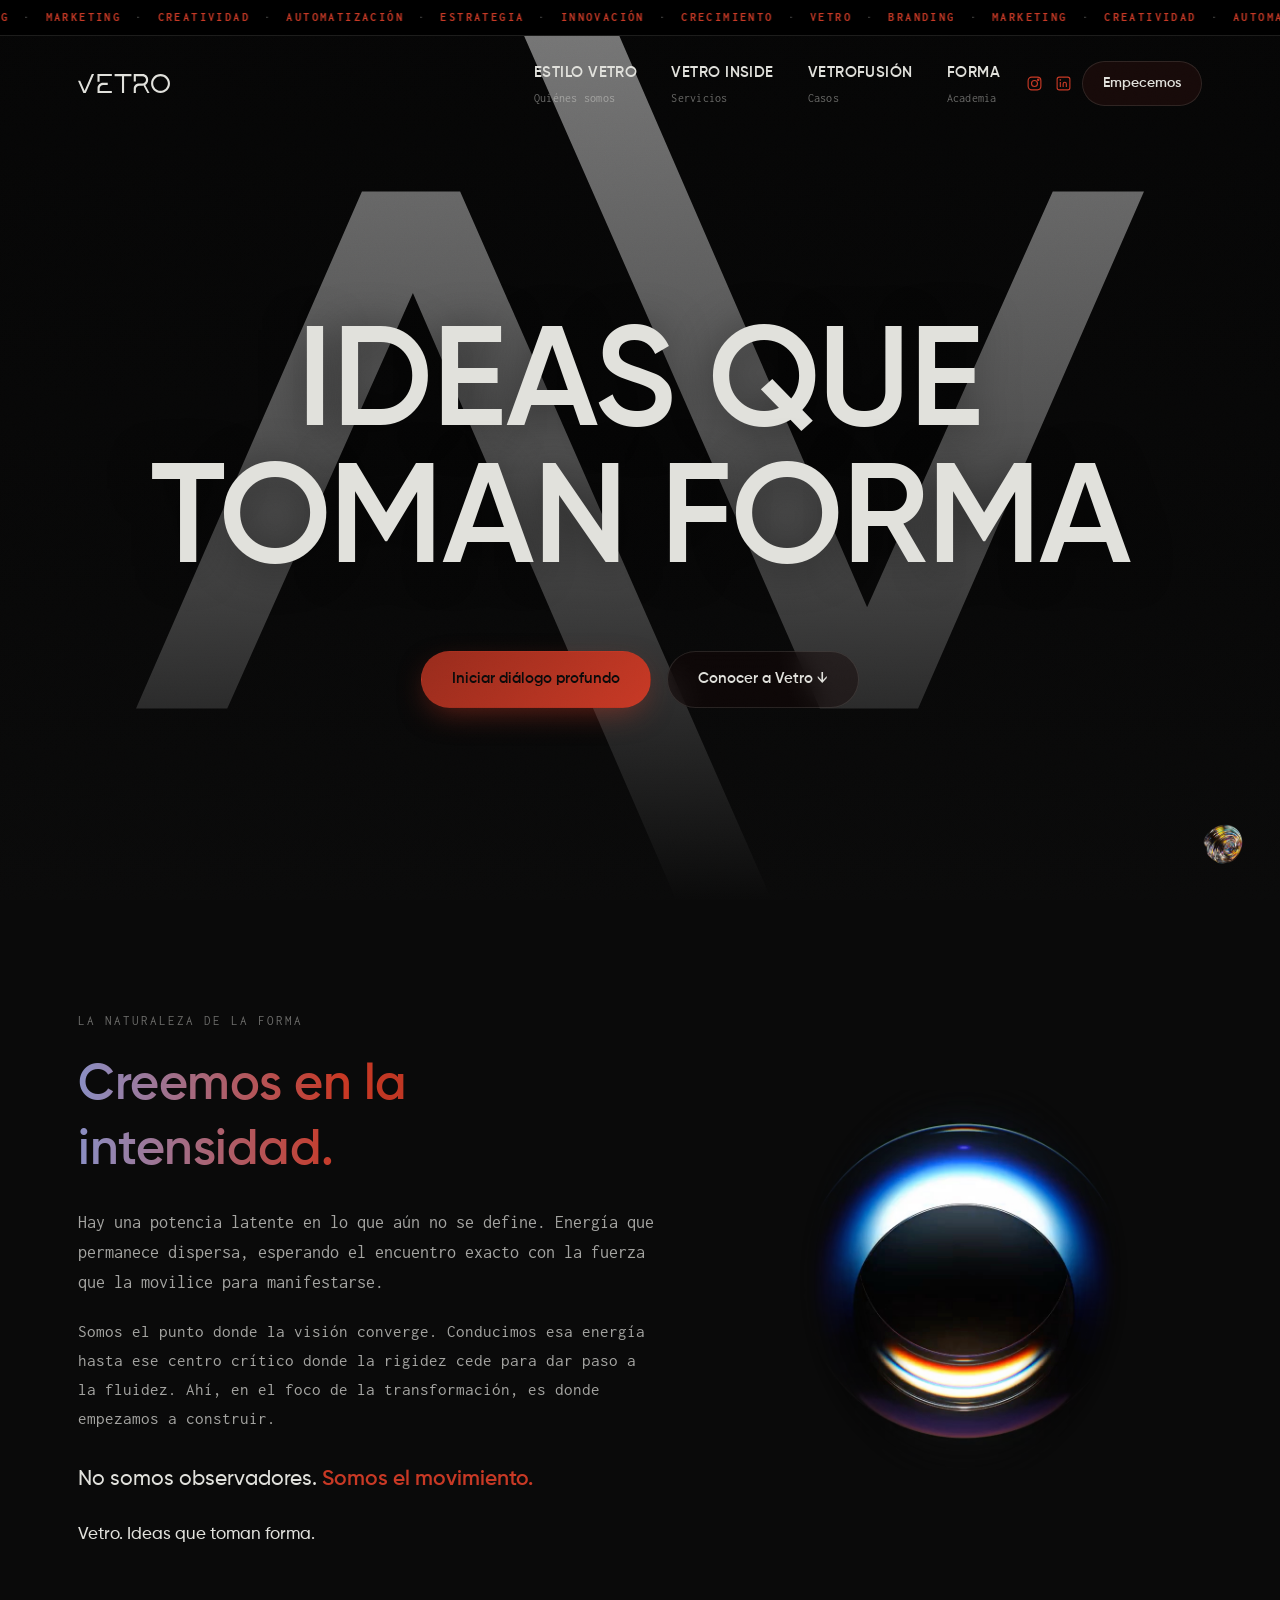
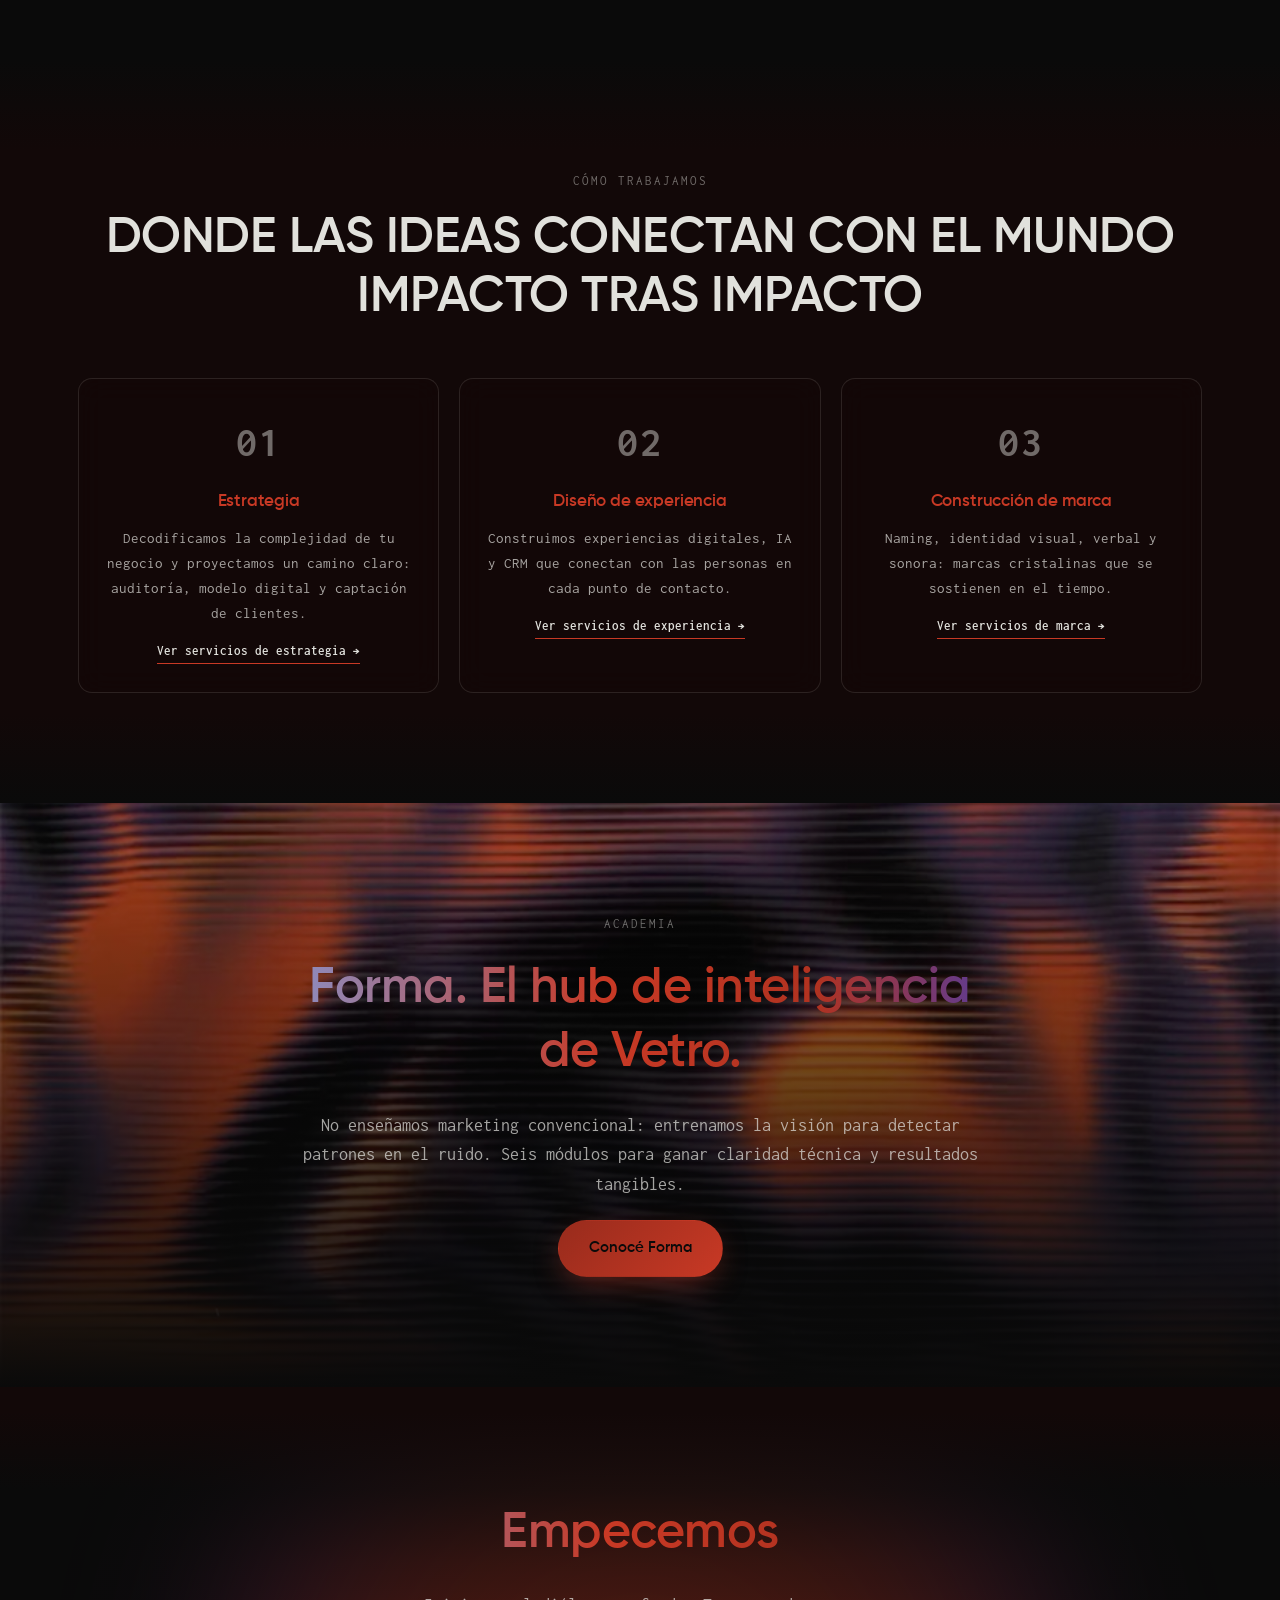
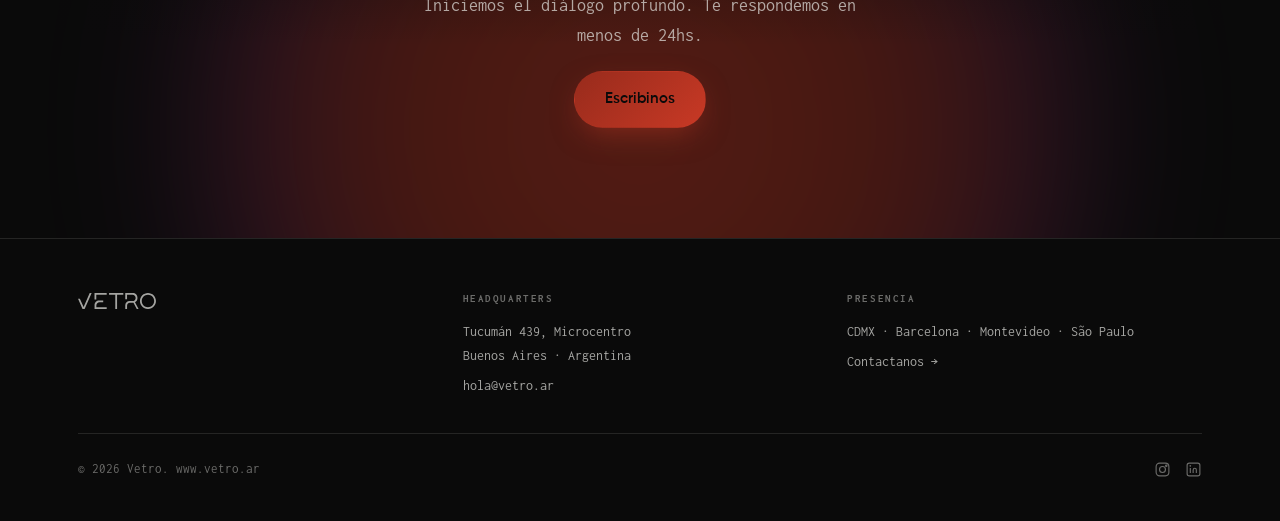
==== commit b715c442: "Videos optimizados vía Cloudinary + restaurar luz de hover en las cards - Las URLs de video ahora pi" ====
--- a/index.html
+++ b/index.html
@@ -6,7 +6,7 @@
 <title>Vetro — Ideas que toman forma</title>
 <meta name="description" content="Vetro es un estudio de estrategia, identidad y comunicación. Decodificamos la complejidad para proyectar claridad absoluta. Somos el movimiento.">
 <link rel="icon" href="assets/img/favicon.svg" type="image/svg+xml">
-<link rel="stylesheet" href="css/style.css?v=1788751785">
+<link rel="stylesheet" href="css/style.css?v=1790963338">
 </head>
 <body>
 
@@ -70,7 +70,7 @@
   <!-- ===== HERO (video) ===== -->
   <section class="video-hero">
     <video autoplay muted loop playsinline poster="assets/img/favicon.svg">
-      <source src="https://res.cloudinary.com/tjba2dzw/video/upload/hero.mp4" type="video/mp4">
+      <source src="https://res.cloudinary.com/tjba2dzw/video/upload/f_mp4,vc_h264,q_auto,w_1920,c_limit/hero.mp4" type="video/mp4">
     </video>
     <div class="container video-hero-inner">
       <h1 class="hero-headline reveal">Ideas que<br>toman forma</h1>
@@ -103,7 +103,7 @@
       <div class="split-visual reveal" aria-hidden="true">
         <div class="visual-blob-video">
           <video autoplay muted loop playsinline poster="assets/img/manifiesto-glass-poster.jpg">
-            <source src="https://res.cloudinary.com/tjba2dzw/video/upload/manifiesto-glass.mp4" type="video/mp4">
+            <source src="https://res.cloudinary.com/tjba2dzw/video/upload/f_mp4,vc_h264,q_auto,w_1920,c_limit/manifiesto-glass.mp4" type="video/mp4">
           </video>
         </div>
       </div>
@@ -148,7 +148,7 @@
     <div class="forma-video-wrap" aria-hidden="true">
       <div class="forma-video-rotator">
         <video autoplay muted loop playsinline poster="assets/img/forma-teaser-poster.jpg">
-          <source src="https://res.cloudinary.com/tjba2dzw/video/upload/forma-teaser-bg.mp4" type="video/mp4">
+          <source src="https://res.cloudinary.com/tjba2dzw/video/upload/f_mp4,vc_h264,q_auto,w_1920,c_limit/forma-teaser-bg.mp4" type="video/mp4">
         </video>
       </div>
     </div>
@@ -227,6 +227,6 @@
   <img src="assets/img/whatsapp-swirl.png" alt="">
 </a>
 
-<script src="js/script.js?v=1788751785"></script>
+<script src="js/script.js?v=1790963338"></script>
 </body>
 </html>
--- a/css/style.css
+++ b/css/style.css
@@ -979,3 +979,48 @@
 @media (max-width: 560px) {
   .whatsapp-float { right: 16px; bottom: 16px; width: 54px; height: 54px; }
 }
+
+
+/* ---------- cursor aura: color glow that follows the mouse, clipped to each card ---------- */
+.glass-card,
+.pillar-card,
+.module-card,
+.case-card,
+.contact-info-card,
+.hero-glass-panel {
+  position: relative;
+  overflow: hidden;
+}
+.glass-card,
+.pillar-card,
+.module-card,
+.case-card,
+.contact-info-card {
+  z-index: 0;
+}
+.hero-glass-panel {
+  z-index: 2;
+}
+.glass-card::before,
+.pillar-card::before,
+.module-card::before,
+.case-card::before,
+.contact-info-card::before,
+.hero-glass-panel::before {
+  content: "";
+  position: absolute;
+  inset: 0;
+  z-index: -1;
+  pointer-events: none;
+  opacity: 0;
+  transition: opacity 0.4s ease;
+  background: radial-gradient(circle 260px at var(--mx, 50%) var(--my, 50%), hsla(var(--hue, 350), 90%, 60%, 0.35), transparent 70%);
+}
+.glass-card:hover::before,
+.pillar-card:hover::before,
+.module-card:hover::before,
+.case-card:hover::before,
+.contact-info-card:hover::before,
+.hero-glass-panel:hover::before {
+  opacity: 1;
+}
